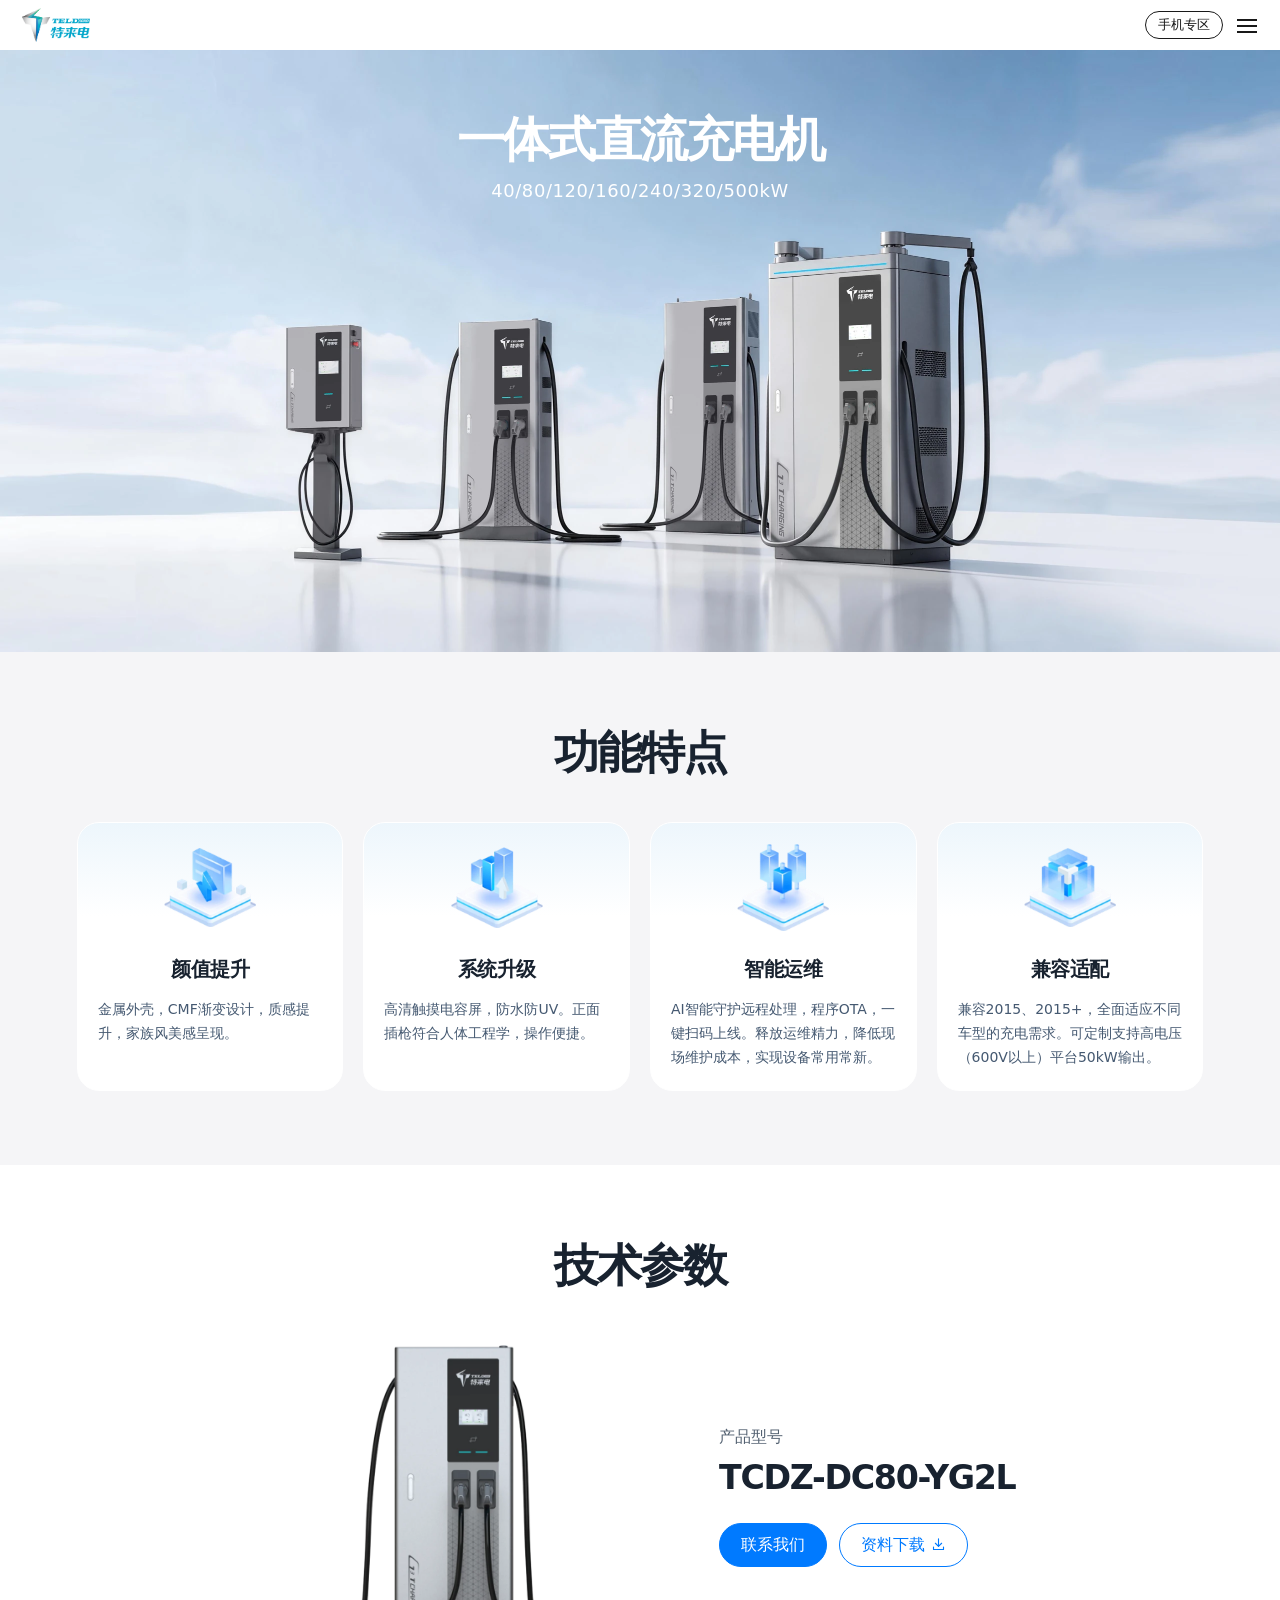
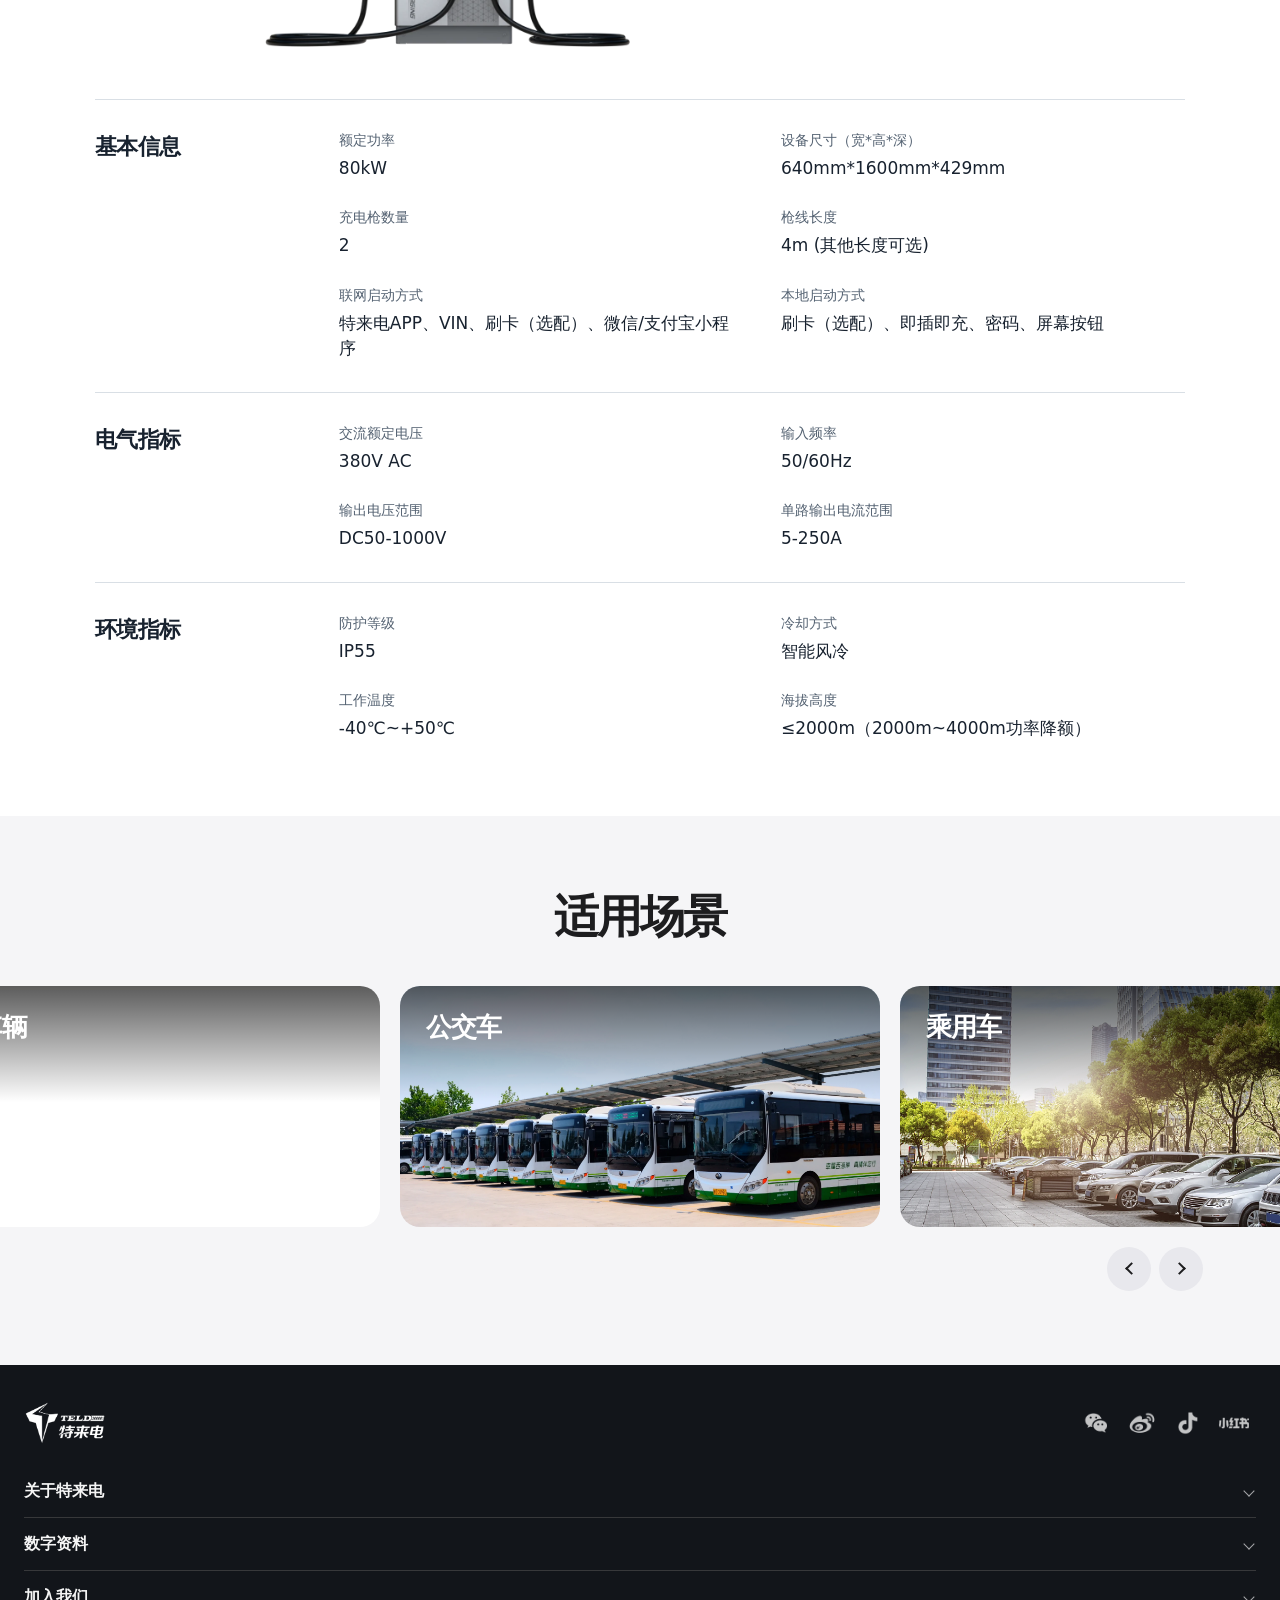
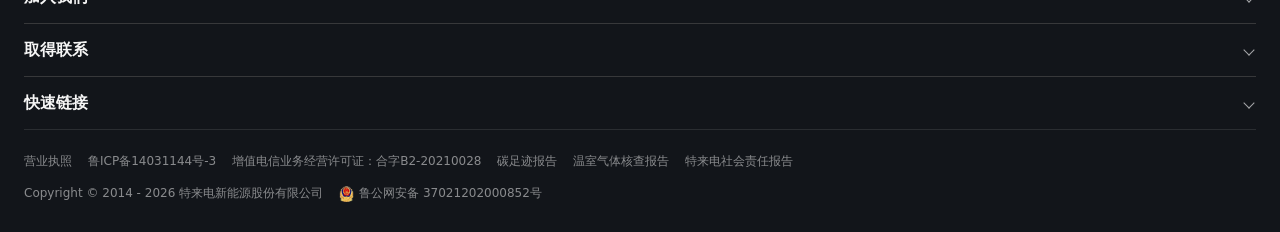
==== 产品/充电网设备/一体式直流/G3-80kW/移动端/index.html @ d77687d1 "Publish TELD desktop and mobile pages with first-frame previews" ====
<!doctype html>
<html lang="zh-CN">
<head>
  <meta charset="utf-8">
  <meta name="viewport" content="width=device-width,initial-scale=1">
  <title>G3-80kW 一体式直流充电机 | 特来电</title>
  <link rel="stylesheet" href="assets/css/base.css">
  <link rel="stylesheet" href="assets/css/navigation.css">
  <link rel="stylesheet" href="assets/css/footer.css">
  <link rel="stylesheet" href="assets/css/page.css">
  <script defer src="assets/vendor/swiper.min.js"></script>
  <script defer src="assets/js/catalog.js"></script>
  <script defer src="assets/js/navigation.js"></script>
  <script defer src="assets/js/footer.js"></script>
  <script defer src="assets/js/drawer.js"></script>
  <script defer src="assets/js/page.js"></script>
</head>
<body class="body-class">
<div id="site">
<header id="site-nav" aria-label="网站导航">
  <div class="tn-bar">
    <div class="tn-bar-inner">
      <a class="tn-logo" href="../../../../../首页/index.html" aria-label="特来电首页">
        <img class="tn-color-logo" src="assets/teld-logo-transparent.webp" alt="特来电">
      </a>
      <a class="tn-lang" hidden href="https://www.teld.com/" hreflang="en" aria-label="English" lang="en"><svg viewBox="0 0 24 24" aria-hidden="true" focusable="false"><path fill="currentColor" d="M11.99 2C6.47 2 2 6.48 2 12s4.47 10 9.99 10C17.52 22 22 17.52 22 12S17.52 2 11.99 2m6.93 6h-2.95a15.7 15.7 0 0 0-1.38-3.56A8.03 8.03 0 0 1 18.92 8M12 4.04c.83 1.2 1.48 2.53 1.91 3.96h-3.82c.43-1.43 1.08-2.76 1.91-3.96M4.26 14C4.1 13.36 4 12.69 4 12s.1-1.36.26-2h3.38c-.08.66-.14 1.32-.14 2s.06 1.34.14 2zm.82 2h2.95c.32 1.25.78 2.45 1.38 3.56A8 8 0 0 1 5.08 16m2.95-8H5.08a8 8 0 0 1 4.33-3.56A15.7 15.7 0 0 0 8.03 8M12 19.96c-.83-1.2-1.48-2.53-1.91-3.96h3.82c-.43 1.43-1.08 2.76-1.91 3.96M14.34 14H9.66c-.09-.66-.16-1.32-.16-2s.07-1.35.16-2h4.68c.09.65.16 1.32.16 2s-.07 1.34-.16 2m.25 5.56c.6-1.11 1.06-2.31 1.38-3.56h2.95a8.03 8.03 0 0 1-4.33 3.56M16.36 14c.08-.66.14-1.32.14-2s-.06-1.34-.14-2h3.38c.16.64.26 1.31.26 2s-.1 1.36-.26 2z"/></svg>EN</a>
      <h2 class="tn-mobile-heading" hidden>
        <button type="button" class="tn-dismiss" aria-label="返回主导航">
          <svg viewBox="0 0 24 24" fill="none" aria-hidden="true"><path d="m15 4-8 8 8 8" stroke="currentColor" stroke-width="2" stroke-linecap="round" stroke-linejoin="round"/></svg>
          <span></span>
        </button>
      </h2>
      <div class="tn-tools">
        <a class="tn-phone-zone" aria-disabled="true"><span>手机专区</span></a>
        <button class="tn-toggle" type="button" aria-label="打开导航" aria-expanded="false" aria-controls="tn-drawer">
          <span class="tn-burger" aria-hidden="true"><i></i><i></i><i></i></span>
        </button>
      </div>
    </div>
  </div>
  <div id="tn-drawer" class="tn-drawer" hidden inert>
    <div class="tn-menu-root">
      <nav class="tn-menu-scroll" data-nav-items aria-label="移动主导航">
        <div class="tn-account-fold tn-menu-fold" id="tn-account-options" inert>
          <div class="tn-about-links" data-account-items role="group" aria-label="账号操作"></div>
        </div>
      </nav>
      <button type="button" class="tn-login-pill" data-account>登录</button>
    </div>
    <section id="tn-panel" class="tn-panel" hidden inert></section>
  </div>
</header>
<main class="g3-detail">
  <section class="g3-hero" aria-labelledby="g3-title">
    <img src="assets/product/family.webp" srcset="assets/product/family-small.webp 1000w, assets/product/family.webp 2560w" sizes="100vw" fetchpriority="high" width="2560" height="1203" alt="一体式直流充电机系列">
    <div class="hero-copy"><h1 id="g3-title">一体式直流充电机</h1><p>40/80/120/160/240/320/500kW</p></div>
  </section>
  <section class="g3-features g3-section" id="features"><div class="g3-wrap"><h2>功能特点</h2><div class="g3-cards"><article><img width="106" height="103" loading="lazy" alt="" src="assets/product/finish.webp"><h3>颜值提升</h3><p>金属外壳，<span>CMF渐变设计</span>，质感提升，家族风美感呈现。</p></article><article><img width="106" height="103" loading="lazy" alt="" src="assets/product/system.webp"><h3>系统升级</h3><p>高清触摸电容屏，<span>防水防UV</span>。正面插枪符合人体工程学，操作便捷。</p></article><article><img width="106" height="103" loading="lazy" alt="" src="assets/product/operations.webp"><h3>智能运维</h3><p>AI智能守护远程处理，<span>程序OTA</span>，一键扫码上线。释放运维精力，降低现场维护成本，实现设备常用常新。</p></article><article><img width="106" height="103" loading="lazy" alt="" src="assets/product/compatibility.webp"><h3>兼容适配</h3><p>兼容<span>2015、2015+</span>，全面适应不同车型的充电需求。可定制支持高电压<span>（600V以上）</span>平台<span>50kW输出</span>。</p></article></div></div></section>
  <section class="g3-spec g3-section" id="specifications"><div class="g3-wrap">
    <h2>技术参数</h2>
    <div class="spec-intro"><img class="spec-machine" loading="lazy" width="435" height="360" src="assets/product/front.webp" alt="一体式直流充电机正面">
    <div class="spec-model"><div class="model-label">产品型号</div><strong>TCDZ-DC80-YG2L</strong>
    <div class="spec-actions">
      <button class="primary" type="button" disabled>联系我们</button>
      <button class="secondary" type="button" disabled>资料下载<svg width="15" height="15" viewBox="0 0 24 24" fill="none" stroke="currentColor" stroke-width="1.8" stroke-linecap="round" stroke-linejoin="round" aria-hidden="true"><path d="M12 3v12m-5-5 5 5 5-5M4 16v4h16v-4"/></svg></button>
    </div></div></div>
    <div class="spec-data"><section class="spec-group"><h3>基本信息</h3><dl><div><dt>额定功率</dt><dd>80kW</dd></div><div><dt>设备尺寸（宽*高*深）</dt><dd>640mm*1600mm*429mm</dd></div><div><dt>充电枪数量</dt><dd>2</dd></div><div><dt>枪线长度</dt><dd>4m (其他长度可选)</dd></div><div><dt>联网启动方式</dt><dd>特来电APP、VIN、刷卡（选配）、微信/支付宝小程序</dd></div><div><dt>本地启动方式</dt><dd>刷卡（选配）、即插即充、密码、屏幕按钮</dd></div></dl></section><section class="spec-group"><h3>电气指标</h3><dl><div><dt>交流额定电压</dt><dd>380V AC</dd></div><div><dt>输入频率</dt><dd>50/60Hz</dd></div><div><dt>输出电压范围</dt><dd>DC50-1000V</dd></div><div><dt>单路输出电流范围</dt><dd>5-250A</dd></div></dl></section><section class="spec-group"><h3>环境指标</h3><dl><div><dt>防护等级</dt><dd>IP55</dd></div><div><dt>冷却方式</dt><dd>智能风冷</dd></div><div><dt>工作温度</dt><dd>-40℃~+50℃</dd></div><div><dt>海拔高度</dt><dd>≤2000m（2000m~4000m功率降额）</dd></div></dl></section></div>
  </div></section>
  <section id="applications" class="g3-apps g3-section" aria-labelledby="scenes-title">
    <div class="g3-wrap"><h2 id="scenes-title">适用场景</h2></div>
      <div class="scene-track" id="scene-gallery" role="region" aria-label="适用场景图片" tabindex="0">
        <div class="swiper-wrapper">
        <figure class="swiper-slide"><img width="949" height="475" src="assets/product/bus.webp" loading="lazy" alt=""><figcaption>公交车</figcaption></figure>
        <figure class="swiper-slide"><img width="949" height="475" src="assets/product/passenger.webp" loading="lazy" alt=""><figcaption>乘用车</figcaption></figure>
        <figure class="swiper-slide"><img width="949" height="475" src="assets/product/truck.webp" loading="lazy" alt=""><figcaption>重卡</figcaption></figure>
        <figure class="swiper-slide"><img width="949" height="475" src="assets/product/logistics.webp" loading="lazy" alt=""><figcaption>物流车</figcaption></figure>
        <figure class="swiper-slide"><img width="949" height="475" src="assets/product/engineering.webp" loading="lazy" alt=""><figcaption>工程车辆</figcaption></figure>
        </div>
      </div>
      <div class="g3-wrap scene-controls">
        <button type="button" data-previous aria-label="上一个场景" aria-controls="scene-gallery"></button>
        <button type="button" data-next aria-label="下一个场景" aria-controls="scene-gallery"></button>
      </div>
  </section>
</main>
<footer id="site-footer" aria-label="网站页尾">
  <div class="foot-inner">
    <div class="foot-main">
      <div class="foot-brand">
        <img class="foot-logo" src="assets/footer/teld-white.png" width="500" height="257" alt="特来电">
        <div class="foot-social" role="group" aria-label="社交平台">
          <div class="foot-wechat"><button type="button" aria-label="微信" aria-expanded="false" aria-controls="foot-qr"><img src="assets/footer/wx.png" width="44" height="44" alt=""></button><a href="https://mp.weixin.qq.com/mp/homepage?__biz=MzA3ODMyMDA3NA==&amp;hid=7&amp;sn=8047c7492e58208d27caa483e89d8bbd" target="_blank" rel="noopener" class="foot-wechat-link" aria-label="微信"><img src="assets/footer/wx.png" width="44" height="44" alt=""></a><div id="foot-qr" hidden><img loading="lazy" width="112" height="112" src="assets/media/teld-official-index-qr-wechat.png" alt="特来电微信公众号二维码"></div></div>
          <a href="https://weibo.com/u/7389485089" target="_blank" rel="noopener" aria-label="微博" title="微博"><img src="assets/footer/wb.png" width="44" height="44" alt=""></a>
          <a href="https://v.douyin.com/Dwgt5Pa/" target="_blank" rel="noopener" aria-label="抖音" title="抖音"><img src="assets/footer/dy.png" width="44" height="44" alt=""></a>
          <a href="https://www.xiaohongshu.com/user/profile/63ddc0f50000000026006560" target="_blank" rel="noopener" aria-label="小红书" title="小红书"><img src="assets/footer/xhs.png" width="44" height="44" alt=""></a>
        </div>
      </div>
      <nav class="foot-groups" aria-label="页尾导航">
        <section class="foot-group">
          <h2><button type="button" aria-controls="foot-group-0" aria-expanded="false">关于特来电</button></h2>
          <div class="foot-fold" inert>
            <ul id="foot-group-0">
              <li><a href="https://www.teld.cn/www/about" target="_blank" rel="noopener" >企业简介</a></li>
              <li><a href="https://www.teld.cn/www/ecological" target="_blank" rel="noopener" >生态党建</a></li>
              <li><a href="https://www.teld.cn/www/enCulture" target="_blank" rel="noopener">企业文化</a></li>
              <li><a href="https://www.teld.cn/www/dynamicNew" target="_blank" rel="noopener" >企业资讯</a></li>
            </ul>
          </div>
        </section>
        <section class="foot-group">
          <h2><button type="button" aria-controls="foot-group-1" aria-expanded="false">数字资料</button></h2>
          <div class="foot-fold" inert>
            <ul id="foot-group-1">
              <li><button type="button" data-foot-video>形象视频首帧</button></li>
              <li><a href="https://www.teld.cn/www/chargeNetwork" target="_blank" rel="noopener" >充电网络</a></li>
              <li><a href="https://book.yunzhan365.com/bookcase/spbu/index.html" target="_blank" rel="noopener" >产品手册</a></li>
            </ul>
          </div>
        </section>
        <section class="foot-group">
          <h2><button type="button" aria-controls="foot-group-2" aria-expanded="false">加入我们</button></h2>
          <div class="foot-fold" inert>
            <ul id="foot-group-2">
              <li><a href="https://hr.teld.cn/recruit#/index" target="_blank" rel="noopener" >人才计划</a></li>
              <li><a href="https://hr.teld.cn/recruit#/portal_job_list?job_class=_HB5_Y2FtcHVz" target="_blank" rel="noopener" >校园招聘</a></li>
              <li><a href="https://hr.teld.cn/recruit#/portal_job_list?job_class=_HB5_c29j!WFs" target="_blank" rel="noopener" >社会招聘</a></li>
            </ul>
          </div>
        </section>
        <section class="foot-group">
          <h2><button type="button" aria-controls="foot-group-3" aria-expanded="false">取得联系</button></h2>
          <div class="foot-fold" inert>
            <ul id="foot-group-3">
              <li><a href="https://www.teld.cn/www/contactus" target="_blank" rel="noopener" >联系我们</a></li>
            </ul>
          </div>
        </section>
        <section class="foot-group">
          <h2><button type="button" aria-controls="foot-group-4" aria-expanded="false">快速链接</button></h2>
          <div class="foot-fold" inert>
            <ul id="foot-group-4">
              <li><a href="https://cv.teld.cn/module/Pictivity.html#/ActivityPage3?hiCode=yszcteld" target="_blank" rel="noopener" >隐私政策</a></li>
              <li><a href="https://cv.teld.cn/module/Pictivity.html#/ActivityPage3?hiCode=TeldSupervison" target="_blank" rel="noopener" >监察举报</a></li>
            </ul>
          </div>
        </section>
      </nav>
    </div>
    <div class="foot-meta">
      <div class="foot-docs">
        <a href="https://resource.teld.cn/telddoc/107/02b5aec5c0d445a791cc689589db7da0.html" target="_blank" rel="noopener" >营业执照</a>
        <a href="https://beian.miit.gov.cn/" target="_blank" rel="noopener" >鲁ICP备14031144号-3</a>
        <a href="https://dxzhgl.miit.gov.cn/#/home" target="_blank" rel="noopener" >增值电信业务经营许可证：合字B2-20210028</a>
        <a href="https://resource.teld.cn/telddoc/107/碳足迹报告.zip" target="_blank" rel="noopener" >碳足迹报告</a>
        <a href="https://resource.teld.cn/telddoc/107/青岛特来电新能源温室气体核查声明.pdf" target="_blank" rel="noopener" >温室气体核查报告</a>
        <a href="https://resource.teld.cn/telddoc/107/特来电社会责任报告（ESG报告）2021.pdf" target="_blank" rel="noopener" >特来电社会责任报告</a>
      </div>
      <div class="foot-registration">
        <span>Copyright © 2014 - <span data-foot-year>2026</span> 特来电新能源股份有限公司</span>
        <a href="https://www.beian.gov.cn/portal/registerSystemInfo?recordcode=37021202000852" target="_blank" rel="noopener" class="foot-police"><img src="assets/media/police.png" alt="" width="15" height="16"> 鲁公网安备 37021202000852号</a>
      </div>
    </div>
  </div>
  <dialog class="foot-film" aria-label="形象视频首帧">
    <button type="button" aria-label="关闭形象视频" autofocus>×</button>
    <img  class="preview-still" src="../../../../../media/teld-official-index-intr-4k.jpg" alt="视频首帧">
  </dialog>
</footer>
</div>
<svg width="0" height="0" style="position:absolute" aria-hidden="true" xmlns="http://www.w3.org/2000/svg">
  <!-- Font Awesome Free 6 Solid by Fonticons, Inc. https://fontawesome.com/ — CC BY 4.0. See solution-icons-LICENSE.txt. -->
  <symbol id="city" viewBox="-61.123 -110.642 754.85 754.85"><path fill="currentColor" d="M480 48c0-26.5-21.5-48-48-48h-96c-26.5 0-48 21.5-48 48v48h-64V24c0-13.3-10.7-24-24-24s-24 10.7-24 24v72h-64V24c0-13.3-10.7-24-24-24S64 10.7 64 24v72H48c-26.5 0-48 21.5-48 48v320c0 26.5 21.5 48 48 48h544c26.5 0 48-21.5 48-48V240c0-26.5-21.5-48-48-48H480zm96 320v32c0 8.8-7.2 16-16 16h-32c-8.8 0-16-7.2-16-16v-32c0-8.8 7.2-16 16-16h32c8.8 0 16 7.2 16 16m-336 48h-32c-8.8 0-16-7.2-16-16v-32c0-8.8 7.2-16 16-16h32c8.8 0 16 7.2 16 16v32c0 8.8-7.2 16-16 16m-112-16c0 8.8-7.2 16-16 16H80c-8.8 0-16-7.2-16-16v-32c0-8.8 7.2-16 16-16h32c8.8 0 16 7.2 16 16zm432-144c8.8 0 16 7.2 16 16v32c0 8.8-7.2 16-16 16h-32c-8.8 0-16-7.2-16-16v-32c0-8.8 7.2-16 16-16zm-304-80v32c0 8.8-7.2 16-16 16h-32c-8.8 0-16-7.2-16-16v-32c0-8.8 7.2-16 16-16h32c8.8 0 16 7.2 16 16m-144-16c8.8 0 16 7.2 16 16v32c0 8.8-7.2 16-16 16H80c-8.8 0-16-7.2-16-16v-32c0-8.8 7.2-16 16-16zm144 144c0 8.8-7.2 16-16 16h-32c-8.8 0-16-7.2-16-16v-32c0-8.8 7.2-16 16-16h32c8.8 0 16 7.2 16 16zm-144 16H80c-8.8 0-16-7.2-16-16v-32c0-8.8 7.2-16 16-16h32c8.8 0 16 7.2 16 16v32c0 8.8-7.2 16-16 16m304-48v32c0 8.8-7.2 16-16 16h-32c-8.8 0-16-7.2-16-16v-32c0-8.8 7.2-16 16-16h32c8.8 0 16 7.2 16 16M400 64c8.8 0 16 7.2 16 16v32c0 8.8-7.2 16-16 16h-32c-8.8 0-16-7.2-16-16V80c0-8.8 7.2-16 16-16zm16 112v32c0 8.8-7.2 16-16 16h-32c-8.8 0-16-7.2-16-16v-32c0-8.8 7.2-16 16-16h32c8.8 0 16 7.2 16 16"/></symbol>
  <symbol id="truck-moving" viewBox="-59.461 -116.12 738.33 738.33"><path fill="currentColor" d="M64 32C28.7 32 0 60.7 0 96v304c0 44.2 35.8 80 80 80c26.2 0 49.4-12.6 64-32c14.6 19.4 37.8 32 64 32c44.2 0 80-35.8 80-80c0-5.5-.6-10.8-1.6-16h163.2c-1 5.2-1.6 10.5-1.6 16c0 44.2 35.8 80 80 80s80-35.8 80-80c0-5.5-.6-10.8-1.6-16h1.6c17.7 0 32-14.3 32-32v-90.3c0-9.2-3.2-18.2-9-25.3l-58.8-71.8c-10.6-13-26.5-20.5-43.3-20.5L480 144V96c0-35.3-28.7-64-64-64zm521 224H480v-64h48.8c2.4 0 4.7 1.1 6.2 2.9zm-57 112a32 32 0 1 1 0 64a32 32 0 1 1 0-64m-352 32a32 32 0 1 1 64 0a32 32 0 1 1-64 0m-96-32a32 32 0 1 1 0 64a32 32 0 1 1 0-64"/></symbol>
  <symbol id="house-chimney" viewBox="-48.712 -80.544 679.304 679.304"><path fill="currentColor" d="M543.8 287.6c17 0 32-14 32-32.1c1-9-3-17-11-24L512 185V64c0-17.7-14.3-32-32-32h-32c-17.7 0-32 14.3-32 32v36.7L309.5 7c-6-5-14-7-21-7s-15 1-22 8L10 231.5c-7 7-10 15-10 24c0 18 14 32.1 32 32.1h32v69.7c-.1.9-.1 1.8-.1 2.8v112c0 22.1 17.9 40 40 40h16c1.2 0 2.4-.1 3.6-.2c1.5.1 3 .2 4.5.2h55.9c22.1 0 40-17.9 40-40v-88c0-17.7 14.3-32 32-32h64c17.7 0 32 14.3 32 32v88c0 22.1 17.9 40 40 40h56.5c1.4 0 2.8 0 4.2-.1c1.1.1 2.2.1 3.3.1h16c22.1 0 40-17.9 40-40v-16.2c.3-2.6.5-5.3.5-8.1l-.7-160.2h32z"/></symbol>
  <!-- Microgrid panel artwork supplied by the designer. -->
  <symbol id="solar-panel" viewBox="-27.501 -33.235 1078.773 1078.773"><path fill="currentColor" d="M196.388571 683.154286h631.296c35.547429 0 55.881143-27.940571 50.834286-71.972572-3.437714-29.988571-6.802286-59.977143-11.849143-87.990857l-25.453714-166.034286c-8.411429-55.515429-16.896-111.030857-25.380571-166.034285-6.729143-39.936-23.698286-58.002286-57.490286-58.002286H264.045714c-32.182857 0-50.761143 20.041143-55.808 58.002286l-4.096 26.404571c-8.777143 56.758857-17.334857 112.493714-24.722285 169.691429-11.849143 73.947429-23.698286 147.968-33.792 223.963428-6.802286 44.032 13.531429 72.045714 50.761142 72.045715z m740.205715-137.216l11.264 63.268571c5.12 31.963429 5.12 62.025143-3.364572 92.013714-16.896 58.002286-52.443429 87.990857-106.642285 87.990858H563.638857l22.016 72.045714h155.794286c18.578286 0 33.792 19.968 33.792 41.984 0 21.942857-15.213714 41.984-33.865143 41.984H282.697143c-11.849143 1.974857-23.698286-8.045714-30.500572-19.968a45.933714 45.933714 0 0 1 0-42.057143c6.802286-11.995429 18.651429-19.968 30.500572-19.968h155.721143l21.942857-72.045714H189.659429c-77.824 0-125.220571-64-115.053715-157.988572 5.266286-43.739429 13.677714-88.722286 21.942857-132.973714l6.802286-37.010286c8.484571-46.08 16.530286-91.574857 24.576-137.069714 8.045714-45.494857 16.091429-90.989714 24.502857-136.996571C164.205714 119.222857 211.602286 73.142857 269.165714 73.142857h489.179429c55.808 0 103.204571 46.006857 115.053714 111.981714 20.187429 120.905143 41.545143 240.347429 63.195429 360.813715z m-181.833143-192.804572H568.612571c-25.380571 0-38.985143-16.018286-40.667428-47.981714 0-17.042286-0.365714-33.499429-0.804572-50.029714a1930.386286 1930.386286 0 0 1-0.877714-50.029715c0-25.965714 11.849143-41.984 33.865143-41.984h177.737143c20.333714 0 33.865143 14.043429 37.229714 40.009143l1.901714 13.458286c4.388571 31.085714 8.704 61.074286 11.629715 92.525714 1.682286 28.013714-10.166857 44.032-33.865143 44.032z m-309.76 4.022857H262.217143c-23.698286 0-37.229714-20.041143-33.865143-50.029714 1.755429-16.018286 3.803429-32.036571 5.924571-47.981714 2.194286-16.091429 4.242286-32.036571 5.924572-48.054857 3.437714-29.988571 18.651429-46.006857 42.349714-46.006857H453.485714c25.380571 0 37.302857 16.091429 37.302857 46.08v91.940571c-1.755429 38.034286-15.36 54.052571-45.787428 54.052571z m-187.830857 40.009143H458.605714c18.578286 0 33.792 17.993143 35.474286 41.984 0 50.029714 0 102.034286-1.682286 151.990857 0 23.990857-18.578286 42.057143-38.912 42.057143H235.154286c-23.698286 0-38.912-18.066286-35.547429-46.08 5.12-49.956571 11.849143-101.961143 18.651429-151.990857 3.364571-19.968 21.942857-38.034286 38.912-38.034286z m499.273143-5.997714c32.182857-2.048 50.834286 19.968 54.125714 53.979429 1.828571 15.433143 3.803429 30.866286 5.851428 46.299428 3.657143 28.379429 7.314286 56.466286 9.508572 83.675429 3.291429 29.988571-13.604571 52.004571-38.985143 52.004571h-204.8c-32.182857 0-49.078857-19.968-49.078857-58.002286 0-19.968-0.438857-39.936-0.877714-59.977142-0.438857-19.968-0.804571-40.009143-0.804572-59.977143 0-40.009143 15.213714-58.002286 47.396572-58.002286 19.748571 0 39.497143 0.219429 59.245714 0.438857 39.497143 0.438857 78.994286 0.877714 118.491428-0.438857z"/></symbol>
  <symbol id="road" viewBox="-48.751 -72.807 673.503 673.503"><path fill="currentColor" d="M256 32h-74.8c-27.1 0-51.3 17.1-60.3 42.6L3.1 407.2c-2 5.8-3.1 12-3.1 18.2C0 455.5 24.5 480 54.6 480H256v-64c0-17.7 14.3-32 32-32s32 14.3 32 32v64h201.4c30.2 0 54.6-24.5 54.6-54.6c0-6.2-1.1-12.4-3.1-18.2L455.1 74.6C446 49.1 421.9 32 394.8 32H320v64c0 17.7-14.3 32-32 32s-32-14.3-32-32zm64 192v64c0 17.7-14.3 32-32 32s-32-14.3-32-32v-64c0-17.7 14.3-32 32-32s32 14.3 32 32"/></symbol>
  <!-- Software icons from Font Awesome Free, Phosphor Icons and Material Design Icons; see solution-icons-LICENSE.txt. -->
  <!-- Custom silhouette for the autonomous delivery vehicle. -->
  <symbol id="autonomous-delivery" viewBox="-0.811 -1.115 33.832 33.832">
    <g fill="currentColor">
      <path d="M13 4a1 1 0 0 1 1-1h4a1 1 0 0 1 1 1v2h-1.5v1.5h-3V6H13z"/>
      <path fill-rule="evenodd" d="M10 7h14.8c2.5 0 4.3 1.6 4.6 4.1l1 10.1c.2 1.9-.6 3.2-1.9 3.7a4.6 4.6 0 0 0-9.2.1H12a4.6 4.6 0 0 0-9.2-.2c-1-.5-1.6-1.5-1.5-2.8l.5-5.9c.1-1.4.5-2.6 1.2-3.9L4.6 9.5C5.7 7.8 7.3 7 10 7Zm-1.3 3c-1.1 0-1.8.4-2.4 1.3l-1.7 3.1c-.3.6-.5 1.1-.5 1.9h5.6l.9-6.3z"/>
      <circle cx="7.4" cy="25.1" r="3.1"/><circle cx="23.9" cy="25.1" r="3.1"/>
    </g>
  </symbol>
  <symbol id="energy-dispatch" viewBox="0.344 -0.19 31.477 31.477"><g transform="translate(1 3) scale(0.0520833)"><path fill="currentColor" d="M0 80c0-26.5 21.5-48 48-48h96c26.5 0 48 21.5 48 48v16h192V80c0-26.5 21.5-48 48-48h96c26.5 0 48 21.5 48 48v96c0 26.5-21.5 48-48 48h-96c-26.5 0-48-21.5-48-48v-16H192v16c0 1.7-.1 3.4-.3 5L272 288h96c26.5 0 48 21.5 48 48v96c0 26.5-21.5 48-48 48h-96c-26.5 0-48-21.5-48-48v-96c0-1.7.1-3.4.3-5L144 224H48c-26.5 0-48-21.5-48-48z"/></g></symbol>
  <symbol id="battery-storage" viewBox="-0.546 -0.433 24.866 24.866"><path fill="currentColor" fill-rule="evenodd" d="M3.35 5.15h15.2c1.02 0 1.85.83 1.85 1.85v2.05h1.05c.64 0 1.15.51 1.15 1.15v3.6c0 .64-.51 1.15-1.15 1.15H20.4V17c0 1.02-.83 1.85-1.85 1.85H3.35A1.85 1.85 0 0 1 1.5 17V7c0-1.02.83-1.85 1.85-1.85Z
M11.88 7.94a.54.54 0 0 1 .9.4v2.54h1.38a.54.54 0 0 1 .38.93l-4.28 4.24a.54.54 0 0 1-.92-.38v-2.55H8.02a.54.54 0 0 1-.38-.92Z"/></symbol>
  <symbol id="parking-barrier" viewBox="-0.899 -0.121 24.216 24.216"><path fill="currentColor" fill-rule="evenodd" d="M2.3 7.45a3.9 3.9 0 0 1 6.85-2.55H21a1.8 1.8 0 0 1 1.8 1.8v2.95a1.8 1.8 0 0 1-1.8 1.8H10.1v6.8h.6c.6 0 1.1.5 1.1 1.1v1.55H.8v-1.55c0-.6.5-1.1 1.1-1.1h.4Z
M7.5 7.65a1.25 1.25 0 1 0-2.5 0 1.25 1.25 0 0 0 2.5 0Z
M10.1 6.65l1.65 3.05h1.85l-1.65-3.05Z M14.65 6.65l1.65 3.05h1.85L16.5 6.65Z"/></symbol>
  <symbol id="ai-assistant" viewBox="-0.461 -1.574 26.323 26.323"><path fill="currentColor" d="M13.5 3q.606.002 1.19.084a3 3 0 0 0 1.34 4.755l.378.129a1 1 0 0 1 .624.624l.13.378a3 3 0 0 0 4.753 1.339q.084.584.085 1.191a8.5 8.5 0 0 1-8.5 8.5H13v1a1 1 0 0 1-1 1C6.984 22 2 18.087 2 11.5A8.5 8.5 0 0 1 10.5 3zm-5 7a1.5 1.5 0 1 0 0 3a1.5 1.5 0 0 0 0-3m7 0a1.5 1.5 0 1 0 0 3a1.5 1.5 0 0 0 0-3M20 1a1 1 0 0 1 .946.677l.13.378c.3.879.99 1.57 1.87 1.87l.377.129a1 1 0 0 1 0 1.892l-.378.13c-.879.3-1.57.99-1.87 1.87l-.129.377a1 1 0 0 1-1.892 0l-.13-.378a3 3 0 0 0-1.87-1.87l-.377-.129a1 1 0 0 1 0-1.892l.378-.13c.879-.3 1.57-.99 1.87-1.87l.129-.377A1 1 0 0 1 20 1"/></symbol>
  <symbol id="cooling-tower" viewBox="-0.684 -0.103 25.362 25.362"><path fill="currentColor" fill-rule="evenodd" d="M5.15 3.9c-.17-.64.28-1.18.94-1.23a72 72 0 0 1 11.82 0c.66.05 1.11.59.94 1.23-1.55 5.64-1.4 9.54 2.52 16.5.36.64-.03 1.38-.77 1.46-5.72.58-11.48.58-17.2 0-.74-.08-1.13-.82-.77-1.46 3.92-6.96 4.07-10.86 2.52-16.5Z M13.12 8.04c.31-.33.83-.05.72.39l-.78 3.03h1.68c.46 0 .67.53.36.86l-4.24 4.5c-.31.33-.83.05-.72-.39l.78-3.03H9.24c-.46 0-.67-.53-.36-.86Z"/></symbol>
  <!-- Partnership icons: Font Awesome 6 Free Solid, CC BY 4.0. See solution-icons-LICENSE.txt. -->
  <symbol id="handshake-simple" viewBox="-13.921 -80.248 668.189 668.189"><path fill="currentColor" d="m323.4 85.2l-96.8 78.4c-16.1 13-19.2 36.4-7 53.1c12.9 17.8 38 21.3 55.3 7.8l99.3-77.2c7-5.4 17-4.2 22.5 2.8s4.2 17-2.8 22.5L373 188.8L550.2 352H592c26.5 0 48-21.5 48-48V176c0-26.5-21.5-48-48-48h-80.7l-3.9-2.5L434.8 79c-15.3-9.8-33.2-15-51.4-15c-21.8 0-43 7.5-60 21.2m22.8 124.4l-51.7 40.2c-31.5 24.6-77.2 18.2-100.8-14.2c-22.2-30.5-16.6-73.1 12.7-96.8l83.2-67.3c-11.6-4.9-24.1-7.4-36.8-7.4C234 64 215.7 69.6 200 80l-72 48H48c-26.5 0-48 21.5-48 48v128c0 26.5 21.5 48 48 48h108.2l91.4 83.4c19.6 17.9 49.9 16.5 67.8-3.1c5.5-6.1 9.2-13.2 11.1-20.6l17 15.6c19.5 17.9 49.9 16.6 67.8-2.9c4.5-4.9 7.8-10.6 9.9-16.5c19.4 13 45.8 10.3 62.1-7.5c17.9-19.5 16.6-49.9-2.9-67.8z"/></symbol>
  <symbol id="user-tie" viewBox="-55.689 -11.653 559.374 559.374"><path fill="currentColor" d="M96 128a128 128 0 1 0 256 0a128 128 0 1 0-256 0m94.5 200.2l18.6 31l-33.3 123.9l-36-146.9c-2-8.1-9.8-13.4-17.9-11.3C51.9 342.4 0 405.8 0 481.3c0 17 13.8 30.7 30.7 30.7h386.6c17 0 30.7-13.8 30.7-30.7c0-75.5-51.9-138.9-121.9-156.4c-8.1-2-15.9 3.3-17.9 11.3l-36 146.9l-33.3-123.9l18.6-31c6.4-10.7-1.3-24.2-13.7-24.2h-39.5c-12.4 0-20.1 13.6-13.7 24.2z"/></symbol>
  <symbol id="users" viewBox="-15.872 -76.737 672.88 672.88"><path fill="currentColor" d="M144 0a80 80 0 1 1 0 160a80 80 0 1 1 0-160m368 0a80 80 0 1 1 0 160a80 80 0 1 1 0-160M0 298.7C0 239.8 47.8 192 106.7 192h42.7c15.9 0 31 3.5 44.6 9.7c-1.3 7.2-1.9 14.7-1.9 22.3c0 38.2 16.8 72.5 43.3 96H21.3C9.6 320 0 310.4 0 298.7M405.3 320h-.7c26.6-23.5 43.3-57.8 43.3-96c0-7.6-.7-15-1.9-22.3c13.6-6.3 28.7-9.7 44.6-9.7h42.7c58.9 0 106.7 47.8 106.7 106.7c0 11.8-9.6 21.3-21.3 21.3H405.4zM224 224a96 96 0 1 1 192 0a96 96 0 1 1-192 0m-96 261.3c0-73.6 59.7-133.3 133.3-133.3h117.3c73.7 0 133.4 59.7 133.4 133.3c0 14.7-11.9 26.7-26.7 26.7H154.6c-14.7 0-26.7-11.9-26.7-26.7z"/></symbol>
  <!-- Merchant storefront supplied by the designer. -->
  <symbol id="merchant-storefront" viewBox="-9.453 17.912 1021.291 1021.291"><path fill="currentColor" d="M684.455 796.672h-367.17A29.384 29.384 0 0 1 287.9 767.51c0-16.072 13.223-29.206 29.384-29.206h367.171c16.161 0 29.384 13.134 29.384 29.184a29.384 29.384 0 0 1-29.384 29.184m122.079-220.36a207.471 207.471 0 0 1-24.621 1.491 200.103 200.103 0 0 1-121.945-41.294 30.275 30.275 0 0 0-37.131 0 200.103 200.103 0 0 1-121.967 41.294 200.103 200.103 0 0 1-121.968-41.294 30.342 30.342 0 0 0-37.175 0 200.392 200.392 0 0 1-146.254 39.803 29.206 29.206 0 0 0-32.902 28.872v248.365c0 32.656 25.979 59.147 58.079 59.147h560.484c32.056 0 58.034-26.49 58.034-59.147V605.273c0-17.408-15.271-31.165-32.634-28.94m94.72-244.535L835.94 204.755a90.357 90.357 0 0 0-80.473-48.929H246.272a90.357 90.357 0 0 0-80.473 48.907l-65.313 127.043c-36.263 82.454 17.408 179.935 107.787 187.192a140.755 140.755 0 0 0 127.777-60.55 29.473 29.473 0 0 1 48.573 0 140.733 140.733 0 0 0 116.247 61.017 140.733 140.733 0 0 0 116.246-61.017 29.429 29.429 0 0 1 48.595 0 140.755 140.755 0 0 0 127.755 60.55c90.38-7.257 144.028-104.738 107.788-187.214"/></symbol>
  <symbol id="bag-shopping" viewBox="-73.940 -26.095 595.880 595.880"><path fill="currentColor" d="M160 112c0-35.3 28.7-64 64-64s64 28.7 64 64v48H160zm-48 48H48c-26.5 0-48 21.5-48 48v208c0 53 43 96 96 96h256c53 0 96-43 96-96V208c0-26.5-21.5-48-48-48h-64v-48C336 50.1 285.9 0 224 0S112 50.1 112 112zm24 48a24 24 0 1 1 0 48a24 24 0 1 1 0-48m152 24a24 24 0 1 1 48 0a24 24 0 1 1-48 0"/></symbol>
  <symbol id="phone" viewBox="-83.100 -64.292 659.390 659.390"><path fill="currentColor" d="M164.9 24.6c-7.7-18.6-28-28.5-47.4-23.2l-88 24C12.1 30.2 0 46 0 64c0 247.4 200.6 448 448 448c18 0 33.8-12.1 38.6-29.5l24-88c5.3-19.4-4.6-39.7-23.2-47.4l-96-40c-16.3-6.8-35.2-2.1-46.3 11.6L304.7 368c-70.4-33.3-127.4-90.3-160.7-160.7l49.3-40.3c13.7-11.2 18.4-30 11.6-46.3l-40-96z"/></symbol>
</svg>

</body>
</html>
---- 产品/充电网设备/一体式直流/G3-80kW/移动端/assets/css/base.css ----
html {
  --site-font-sans: -apple-system, BlinkMacSystemFont, system-ui, "PingFang SC", "Microsoft YaHei", "Noto Sans CJK SC", sans-serif;
  -webkit-tap-highlight-color: transparent;
}
body { margin: 0px; }
a { text-decoration: none; }
@media (forced-colors: none) {
  :focus { outline:none }
  :is(a,button,summary):focus-visible { text-decoration:underline; text-underline-offset:.2em }
}
ol, ul { margin: 0px; padding: 0px; list-style: none; }
html { font-size: 16px !important; }
body { font-family: var(--site-font-sans); font-weight: 400; font-size: 14px; color: rgb(0, 0, 0); -webkit-font-smoothing: antialiased; }
button, input, select, textarea { font-family: inherit; }
a { color: rgb(64, 158, 255); text-decoration: none; }
a:hover, a:focus { color: rgb(102, 177, 255); }
a:active { color: rgb(58, 142, 230); }
h1, h2, h3, h4, h5, h6 { color: rgb(96, 98, 102); font-weight: inherit; }
h1:first-child, h2:first-child, h3:first-child, h4:first-child, h5:first-child, h6:first-child { margin-top: 0px; }
h1:last-child, h2:last-child, h3:last-child, h4:last-child, h5:last-child, h6:last-child { margin-bottom: 0px; }
h2 { font-size: 18px; }
h3 { font-size: 16px; }
h4, h5, h6, p { font-size: inherit; }
body { margin: 0px; padding-right: 0px !important; }
.swiper-wrapper { position: relative; width: 100%; height: 100%; z-index: 1; display: flex; transition-property: transform, -webkit-transform; box-sizing: content-box; }
.swiper-container-android .swiper-slide, .swiper-wrapper { transform: translate3d(0px, 0px, 0px); }
.swiper-slide { flex-shrink: 0; width: 100%; height: 100%; position: relative; transition-property: transform, -webkit-transform; }
.swiper-button-prev, .swiper-button-next { position: absolute; top: 50%; width: 27px; height: 44px; margin-top: -22px; z-index: 10; cursor: pointer; background-size: 27px 44px; background-position: center center; background-repeat: no-repeat; }
.swiper-button-prev.swiper-button-disabled, .swiper-button-next.swiper-button-disabled { opacity: 0.35; cursor: auto; pointer-events: none; }
.swiper-button-prev, .swiper-container-rtl .swiper-button-next { background-image: url("data:image/svg+xml;charset=utf-8,%3Csvg%20xmlns%3D'http%3A%2F%2Fwww.w3.org%2F2000%2Fsvg'%20viewBox%3D'0%200%2027%2044'%3E%3Cpath%20d%3D'M0%2C22L22%2C0l2.1%2C2.1L4.2%2C22l19.9%2C19.9L22%2C44L0%2C22L0%2C22L0%2C22z'%20fill%3D'%23007aff'%2F%3E%3C%2Fsvg%3E"); left: 10px; right: auto; }
.swiper-button-next, .swiper-container-rtl .swiper-button-prev { background-image: url("data:image/svg+xml;charset=utf-8,%3Csvg%20xmlns%3D'http%3A%2F%2Fwww.w3.org%2F2000%2Fsvg'%20viewBox%3D'0%200%2027%2044'%3E%3Cpath%20d%3D'M27%2C22L27%2C22L5%2C44l-2.1-2.1L22.8%2C22L2.9%2C2.1L5%2C0L27%2C22L27%2C22z'%20fill%3D'%23007aff'%2F%3E%3C%2Fsvg%3E"); right: 10px; left: auto; }
.swiper-pagination { position: absolute; text-align: center; transition: opacity 300ms; transform: translate3d(0px, 0px, 0px); z-index: 10; }
.swiper-pagination-fraction, .swiper-pagination-custom, .swiper-container-horizontal > .swiper-pagination-bullets { bottom: 10px; left: 0px; width: 100%; }
.swiper-pagination-bullet { width: 8px; height: 8px; display: inline-block; border-radius: 100%; background: rgb(0, 0, 0); opacity: 0.2; }
.swiper-pagination-clickable .swiper-pagination-bullet { cursor: pointer; }
.swiper-pagination-bullet-active { opacity: 1; background: rgb(0, 122, 255); }
.swiper-container-horizontal > .swiper-pagination-bullets .swiper-pagination-bullet { margin: 0px 4px; }
.swiper-scrollbar { border-radius: 10px; position: relative; background: rgba(0, 0, 0, 0.1); }
body.body-class { margin: 0px; }
.floor-videos .swiper-pagination-bullets, .floor-videos .swiper-pagination2 { display: flex; left: 72px; bottom: 50px; }
.floor-videos .swiper-pagination-bullet-active, .floor-videos .swiper-pagination-bullet { position: relative; box-sizing: content-box; display: block; width: 40px; height: 3px; border-radius: 3px; background-color: rgb(255, 255, 255); background-clip: content-box; margin: 0px 4px; border-width: 15px 0px; border-style: solid; border-color: rgba(255, 0, 0, 0); cursor: pointer; }
.floor-videos .swiper-pagination-bullet-active { opacity: 0.58; }
.main-wrap { position: relative; }
.home-preview [hidden] {display:none !important}
.home-preview a:not([href]) {cursor:default}
---- 产品/充电网设备/一体式直流/G3-80kW/移动端/assets/css/navigation.css ----
/* Shared navigation styles for the PC and mobile homepages. */
#site-nav {
  --ink:#12151a; --grey:#68686b; --line:#e3e3e6; --panel-bg:#fff; --card-bg:#fff;
  --bar:60px; --bar-gutter:40px; --logo-width:112px;
  --tabs-offset:clamp(136px,11.3vw,244px); --tabs-start:calc(var(--bar-gutter) + var(--tabs-offset));
  position:sticky;top:0;z-index:90;color:var(--ink);background:white;text-align:left;
  font:400 16px/1.5 var(--site-font-sans);
}
#site-nav[data-source-home] {position:fixed;inset:0 0 auto;background:linear-gradient(to bottom,rgba(0,0,0,.1),transparent);z-index:1000}
#site-nav,#site-nav *,#site-nav *::before,#site-nav *::after {box-sizing:border-box}
#site-nav [hidden] {display:none!important}
#site-nav :is(h2,h3,p,nav,section,aside) {margin:0;padding:0;color:inherit;background:none;border:0;box-shadow:none}
#site-nav button,#site-nav a {appearance:none;border:0;border-radius:0;background:none;color:inherit;font:inherit;text-decoration:none;cursor:pointer;padding:0;letter-spacing:normal}
#site-nav .tn-desktop .tn-first:focus-visible {outline:none}
#site-nav .tn-bar {
  --bar-hover:var(--ink);--surface-duration:180ms;
  position:relative;z-index:4;background:#fff;color:rgba(0,0,0,.9);
  transition-property:background-color,color;
  transition-duration:var(--surface-duration);
}
#site-nav:not(:has(.tn-panel:not([hidden]),.tn-drawer:not([hidden]))) .tn-bar {
  box-shadow:0 2px 8px rgb(0 0 0 / 6%);
}
#site-nav[data-source-home].tn-at-top:not(:has(.tn-panel:not([hidden]),.tn-drawer:not([hidden]))) .tn-bar:not(.tn-mouse-inside):not(:has(.tn-profile[aria-expanded=true])) {
  --bar-hover:rgba(255,255,255,.6);--surface-duration:200ms;
  --color-logo-opacity:0;--light-logo-opacity:1;
  background-color:transparent;color:#fff;box-shadow:none;
}
#site-nav .tn-bar-inner {height:var(--bar);padding:0 var(--bar-gutter);margin:auto;display:flex;align-items:center;gap:0}
#site-nav .tn-logo {width:var(--logo-width);display:grid;align-items:center;justify-items:start;flex:none}
#site-nav .tn-logo img {grid-area:1 / 1;width:auto;height:42px;object-fit:contain;display:block;transition:opacity var(--surface-duration) ease}
#site-nav .tn-color-logo {opacity:var(--color-logo-opacity,1)}
#site-nav .tn-light-logo {opacity:var(--light-logo-opacity,0)}
#site-nav .tn-desktop {display:flex;align-items:stretch;position:static;gap:clamp(22px,2.4vw,43px);align-self:stretch;margin-left:calc(var(--tabs-offset) - var(--logo-width))}
#site-nav .tn-first {position:relative;display:flex;align-items:center;height:100%;white-space:nowrap;font-weight:600;font-size:17px;gap:7px}
#site-nav .tn-first i {width:6px;height:6px;border:solid currentColor;border-width:0 1.4px 1.4px 0;transform:translateY(-2px) rotate(45deg);transition:transform .18s}
#site-nav .tn-first[aria-expanded=true] i {transform:translateY(1px) rotate(225deg)}
#site-nav .tn-tab-label {display:inline-block;position:relative}
#site-nav .tn-tab-label::after {
  content:"";position:absolute;inset:auto 0 calc(-1 * var(--tab-line-gap,8px));height:1px;
  background:currentColor;transform:scaleX(0);transform-origin:right;
  transition:transform .3s cubic-bezier(.4,0,.2,1);pointer-events:none;
}
#site-nav :is(a,button):is(:hover,:focus-visible,[aria-expanded=true],[aria-pressed=true],[aria-current=true]) > .tn-tab-label::after {
  transform:scaleX(1);transform-origin:left;
}
#site-nav .tn-tools {margin-left:auto;padding-left:24px;display:flex;align-items:center;gap:22px}
#site-nav .tn-tools button {display:inline-flex;position:relative;align-items:center;justify-content:center;min-width:22px;min-height:36px;white-space:nowrap}
#site-nav .tn-tools svg {width:21px;height:21px}
#site-nav .tn-tools button:is(:hover,[aria-expanded=true]) {color:var(--ink)}
#site-nav .tn-tools .tn-lang {display:inline-flex;align-items:center;gap:5px;min-height:42px;font-size:16px;font-weight:600}
#site-nav .tn-tools .tn-lang:hover {color:var(--ink)}
#site-nav .tn-tools .tn-account {gap:7px;padding:0 16px;box-shadow:inset 0 0 0 1px currentColor;border-radius:999px;min-height:34px;font-size:16px;overflow:hidden}
#site-nav .tn-account::after {
  content:attr(aria-label);position:absolute;inset:0;display:grid;place-items:center;
  background:#000;color:#fff;pointer-events:none;clip-path:inset(0 100% 0 0);
  transition:clip-path 220ms ease-in-out;
}
#site-nav .tn-account:focus-visible::after {clip-path:inset(0)}
@media (hover:hover) {
  #site-nav .tn-account:hover::after {clip-path:inset(0)}
}

#site-nav .tn-account svg,#site-nav .tn-tools .tn-toggle {display:none}
#site-nav .tn-panel,#site-nav .tn-drawer {position:absolute;z-index:3;top:100%;left:0;width:100%;max-height:calc(100dvh - var(--bar));overflow:auto;overscroll-behavior:contain;background:var(--panel-bg)}
#site-nav .tn-panel[inert] {pointer-events:none}
#site-nav .tn-panel :is(.tn-flat,.tn-mega) {transition:opacity .126s cubic-bezier(.4,0,.6,1)}
#site-nav .tn-panel[inert] :is(.tn-flat,.tn-mega) {opacity:0}
#site-nav .tn-scrim {position:fixed;z-index:1;inset:var(--bar) 0 0;width:100%;height:calc(100dvh - var(--bar));background:rgba(232,232,237,.4);cursor:default;
  -webkit-backdrop-filter:blur(20px);backdrop-filter:blur(20px);
  visibility:hidden;opacity:0;pointer-events:none;
  transition:opacity .224s cubic-bezier(.4,0,.6,1),visibility 0s linear .224s;
}
#site-nav .tn-scrim:not([inert]) {
  visibility:visible;opacity:1;pointer-events:auto;transition-delay:56ms,0s;
}
#site-nav .tn-panel {
  --catalog-max-height:min(820px,calc(100dvh - var(--bar) - 12px));
  left:0;width:100%;border:0;
  color:#17191c;
}
#site-nav :is([data-kind=partners],.tn-panel:has(.tn-mega)) {--card-bg:#f5f5f5;--card-gap:12px}
#site-nav .tn-tools {padding-left:clamp(20px,2.4vw,42px)}
#site-nav .tn-first {font-weight:500}
#site-nav .tn-first i {display:none}
#site-nav .tn-first:is(:hover,[aria-expanded=true]) {color:var(--bar-hover,rgba(0,0,0,.6))}
#site-nav .tn-desktop {--tab-line-gap:10px}
#site-nav .tn-bar-inner {max-width:none}
#site-nav .tn-panel .tn-mega,#site-nav .tn-flat {width:min(88%,1536px);margin:auto;padding:30px 0}
#site-nav .tn-mega {display:grid;grid-template-columns:minmax(160px,18%) minmax(0,1fr);max-height:var(--catalog-max-height)}
#site-nav .tn-rail {padding:0 18px 0 0}
#site-nav .tn-families {display:grid;gap:6px}
#site-nav .tn-families button {width:100%;text-align:left;padding:13px 0;color:#626468;font-size:20px;line-height:1.4;font-weight:550}
#site-nav .tn-families button:is(:hover,[aria-pressed=true]) {color:var(--ink)}
#site-nav .tn-main {padding:8px clamp(22px,2.25vw,40px) 14px;min-height:0;min-width:0;overflow:auto;overscroll-behavior:contain;scrollbar-width:thin;scrollbar-color:#d9dbde transparent}
#site-nav .tn-panel:has(.tn-mega) .tn-main {scrollbar-width:none}
#site-nav .tn-panel:has(.tn-mega) .tn-main::-webkit-scrollbar {display:none}
#site-nav .tn-main h2 {margin:0 0 17px;padding:0;color:#17191b;font-size:23px;line-height:1.4;font-weight:600}
#site-nav .tn-cards {display:grid;grid-template-columns:repeat(3,minmax(0,1fr));gap:var(--card-gap);padding-bottom:16px}
#site-nav .tn-model {position:relative;display:flex;flex-direction:column;align-items:stretch;justify-content:center;overflow:hidden;border-radius:12px;background:var(--card-bg);color:#16181a}
#site-nav .tn-entry:hover {box-shadow:0 4px 16px rgb(18 35 46 / .07)}
#site-nav .tn-picture {height:clamp(112px,9.2vw,155px);padding:19px 14% 4px;display:flex;align-items:center;justify-content:center}
#site-nav .tn-picture img {display:block;width:100%;height:100%;object-fit:contain;mix-blend-mode:multiply;transition:transform .32s cubic-bezier(.2,.65,.3,1)}
#site-nav .tn-model:is(:hover,:focus-visible) img {transform:translateY(-2px) scale(1.055)}
#site-nav .tn-caption strong {font-weight:550}
#site-nav .tn-caption small {font-size:13px;font-weight:400;line-height:1.5;color:#64686c;margin-top:3px}
#site-nav .tn-caption {min-height:56px;display:grid;place-content:center;text-align:center;font-size:18px;line-height:1.35;font-weight:550;overflow-wrap:anywhere;padding:8px 12px 15px}
#site-nav .tn-source-dot {position:absolute;top:12px;right:12px;width:8px;height:8px;border-radius:50%;background:#e53935}
#site-nav .tn-demo {position:absolute;top:6px;right:8px;font-size:12px;color:var(--ink);background:white;border-radius:4px;padding:2px 5px}
#site-nav .tn-panel:has(.tn-mega) .tn-tab-label::after {content:none}
#site-nav .tn-panel:has(.tn-mega) .tn-families button {color:#9c9c9c;font-weight:500}
#site-nav .tn-panel:has(.tn-mega) .tn-families button:is(:hover,[aria-pressed=true]) {color:var(--ink)}
#site-nav .tn-panel:has(.tn-mega) .tn-families button[aria-pressed=true] {font-weight:650}
#site-nav .tn-index {display:grid;align-content:start;justify-items:start;overflow:auto;gap:2px}
#site-nav .tn-index button {padding:5px 0;font-size:14px;line-height:1.5;color:#6a6e72}
#site-nav .tn-index button:is(:hover,[aria-current=location]) {color:var(--ink)}
#site-nav .tn-index button[aria-current=location] {font-weight:500}
#site-nav .tn-dismiss,#site-nav .tn-group-select {display:none}
#site-nav .tn-directory,#site-nav .tn-about {display:grid;grid-template-columns:repeat(2,minmax(0,1fr));gap:12px}
#site-nav .tn-about {max-width:760px;margin-left:auto;grid-auto-flow:column;grid-template-rows:repeat(3,auto)}
#site-nav [data-kind=account] .tn-about {grid-auto-flow:row}
#site-nav .tn-entry {display:block;font-size:19px;font-weight:550;padding:16px 20px;background:var(--card-bg);border-radius:10px}
#site-nav .tn-entry small {display:block;color:#676a70;font-size:16px;font-weight:400;line-height:1.55;margin-top:4px}
#site-nav .tn-entry:hover {color:var(--ink)}
#site-nav [data-kind=solutions] .tn-directory {gap:var(--card-gap);padding-bottom:16px}
#site-nav :is([data-kind=solutions],[data-kind=partners]) .tn-entry {
  display:flex;flex-direction:column;align-items:flex-start;justify-content:space-between;gap:4px;
  padding:16px;border-radius:12px;font-size:18px;font-weight:550;line-height:1.4;
}
#site-nav .tn-solution-icon {display:block;flex:none;width:24px;height:24px;margin-bottom:4px;color:#007AFF}
#site-nav :is([data-kind=solutions],[data-kind=partners]) .tn-entry small {margin:0;font-size:14px;line-height:1.5}
#site-nav :is([data-kind=solutions],[data-kind=partners]) .tn-entry:is(:hover,:focus-visible) {box-shadow:none;background:#ededed}
#site-nav .tn-burger {width:20px;height:18px;position:relative}
#site-nav .tn-burger i {position:absolute;left:0;top:3px;width:20px;height:1.5px;background:currentColor;transition:transform .24s,opacity .2s}
#site-nav .tn-burger i:nth-child(2){top:9px} #site-nav .tn-burger i:last-child{top:15px}
#site-nav .tn-toggle[aria-expanded=true] i:first-child{transform:translateY(6px) rotate(45deg)}
#site-nav .tn-toggle[aria-expanded=true] i:nth-child(2){opacity:0}
#site-nav .tn-toggle[aria-expanded=true] i:last-child{transform:translateY(-6px) rotate(-45deg)}
#site-nav .tn-panel-close {display:none}

#site-nav .tn-about-links {display:grid;grid-template-columns:repeat(3,minmax(0,1fr));gap:4px 24px}
#site-nav .tn-about-links .tn-entry {
  display:flex;align-items:center;min-height:44px;padding:0;color:var(--ink);
  background:transparent;border-radius:0;font-size:15px;font-weight:400;line-height:1.5;
  transition:color .16s ease;
}
#site-nav .tn-about-links .tn-entry:hover {color:#676a70;box-shadow:none}

#site-nav [data-kind=partners] .tn-flat {
  display:grid;grid-template-columns:repeat(3,minmax(0,1fr));align-items:start;gap:clamp(16px,1.5vw,24px);
}
#site-nav .tn-partner-group {display:grid;gap:10px;min-width:0}
#site-nav .tn-partner-group h3 {font-size:22px;line-height:1.4;font-weight:600}
#site-nav .tn-partner-cards {display:grid;grid-template-columns:minmax(0,1fr);gap:12px}
#site-nav [data-kind=partners] .tn-entry {justify-content:flex-start}

#site-nav .tn-account-wrap {position:relative;display:flex;align-items:center;height:var(--bar)}
#site-nav .tn-tools .tn-profile {gap:8px;padding:0 2px;box-shadow:none;font-weight:500;overflow:visible}
#site-nav .tn-profile::after {content:none}
#site-nav .tn-profile svg {display:block;width:28px;height:28px;flex:none;border-radius:50%}
#site-nav .tn-profile i {width:6px;height:6px;border:solid currentColor;border-width:0 1.5px 1.5px 0;transform:translateY(-2px) rotate(45deg);transition:transform .16s ease}
#site-nav .tn-profile[aria-expanded=true] i {transform:translateY(1px) rotate(225deg)}
#site-nav .tn-account-popover {
  --account-gap:6px;
  position:absolute;right:0;top:calc(100% + var(--account-gap));width:164px;padding:4px;border-radius:14px;
  background:#fff;color:var(--ink);box-shadow:0 8px 30px rgb(18 21 26 / 12%),0 0 0 1px rgb(18 21 26 / 5%);
  transform-origin:top right;animation:tn-account-in .16s ease-out;
}
#site-nav .tn-account-popover::before {
  content:"";position:absolute;inset:auto 0 100%;height:var(--account-gap);
}
#site-nav .tn-account-popover button {
  display:flex;justify-content:flex-start;gap:6px;width:100%;min-height:40px;padding:0 12px;
  border-radius:10px;color:var(--ink);font-size:15px;font-weight:400;transition:background-color .12s ease;
}
#site-nav .tn-account-popover svg {width:18px;height:18px;color:#555b63}
#site-nav .tn-account-popover button:disabled {opacity:1;cursor:default}
#site-nav .tn-account-popover button:focus-visible {background:#f3f4f5}
@media (hover:hover) {
  #site-nav .tn-account-popover button:hover {background:#f3f4f5}
}

@keyframes tn-account-in {from {opacity:0;transform:translateY(-3px)} to {opacity:1;transform:translateY(0)}}
@media(prefers-reduced-motion:reduce){#site-nav *,#site-nav *::after {transition:none!important;animation:none!important}}

#site-nav {--bar:50px;--gutter:clamp(12px,3.3vw,21.6px);--sheet-limit:calc(100dvh - var(--bar));z-index:1000}
#site-nav .tn-bar-inner {padding-inline:var(--gutter) calc(var(--gutter) - 11px)}
#site-nav .tn-logo {width:auto}
#site-nav .tn-logo img {height:35px}
#site-nav .tn-tools {margin-left:auto;gap:2px;padding:0}
#site-nav .tn-phone-zone {display:grid;place-items:center;min-height:44px;font-size:13px;cursor:default}
#site-nav .tn-phone-zone span {padding:3px 12px;line-height:20px;border:1px solid currentColor;border-radius:999px}
#site-nav .tn-tools .tn-toggle {display:inline-flex;width:44px;height:44px}
#site-nav .tn-burger i {height:2px}
html.mobile-menu-open {overflow:hidden;overscroll-behavior:none}

#site-nav .tn-drawer {
  --gutter:clamp(16px,4vw,24px);
  height:var(--sheet-limit);overflow:hidden;background:white;color:var(--ink);
  clip-path:inset(0 0 100%);visibility:hidden;
  transition:clip-path 220ms cubic-bezier(.4,0,.2,1),visibility 0s linear 220ms;
}
#site-nav .tn-drawer:not([inert]) {clip-path:inset(0);visibility:visible;transition-delay:0s}
#site-nav .tn-menu-root {
  position:absolute;inset:0;display:flex;flex-direction:column;
}
#site-nav .tn-menu-scroll {
  flex:1;min-height:0;overflow-y:auto;overscroll-behavior:contain;padding:4px 0 12px;
}
#site-nav .tn-menu-root .tn-first {
  display:flex;align-items:center;justify-content:space-between;width:100%;height:48px;padding-inline:var(--gutter);
  color:var(--ink);font-size:18px;font-weight:600;line-height:1.4;letter-spacing:0;
}
#site-nav .tn-first[aria-disabled=true] {cursor:default}
#site-nav .tn-menu-root .tn-first i {
  display:block;width:8px;height:8px;border:solid #ACAEB2;border-width:0 1.5px 1.5px 0;
  transform:translateY(-2px) rotate(45deg);margin-right:3px;
}
#site-nav .tn-menu-root .tn-first:is([data-menu],[aria-disabled]) i {transform:rotate(-45deg)}
#site-nav .tn-menu-root :is([data-about-toggle],[data-account]) i {transition:transform 200ms ease}
#site-nav .tn-menu-root :is([data-about-toggle],[data-account])[aria-expanded=true] i {transform:translateY(2px) rotate(225deg)}
#site-nav .tn-menu-fold {
  display:grid;grid-template-rows:0fr;background:#f8f8f8;
  transition:grid-template-rows 220ms ease;
}
#site-nav .tn-menu-fold:not([inert]) {grid-template-rows:1fr}
#site-nav .tn-menu-fold .tn-about-links {min-height:0;overflow:hidden}
#site-nav .tn-menu-root :is(.tn-first,.tn-login-pill) {opacity:0;transform:translateY(-16px);transition:opacity 160ms ease,transform 200ms ease}
#site-nav .tn-drawer:not([inert]) .tn-menu-root :is(.tn-first,.tn-login-pill) {
  opacity:1;transform:none;transition:transform 300ms cubic-bezier(0,0,.2,1),opacity 350ms cubic-bezier(0,0,.2,1);
  transition-delay:var(--item-delay,60ms);
}
#site-nav .tn-first:nth-child(2) {--item-delay:100ms}
#site-nav .tn-first:nth-child(3) {--item-delay:140ms}
#site-nav .tn-first:nth-child(4) {--item-delay:180ms}
#site-nav .tn-first:nth-child(5) {--item-delay:200ms}
#site-nav .tn-first:nth-child(6) {--item-delay:225ms}
#site-nav .tn-menu-root [data-account] {--item-delay:250ms}
#site-nav .tn-menu-fold button:disabled {opacity:1;cursor:default}
#site-nav .tn-menu-root .tn-login-pill {
  flex:none;min-height:48px;margin:8px var(--gutter) max(16px,env(safe-area-inset-bottom));
  border:1px solid var(--ink);border-radius:999px;background:#fff;color:var(--ink);
  text-align:center;font-size:16px;font-weight:500;
}
#site-nav .tn-login-pill:active {background:#f5f5f5}
#site-nav .tn-bar-inner .tn-lang {
  display:inline-flex;align-items:center;gap:5px;min-width:44px;min-height:44px;
  font-size:16px;font-weight:600;
}
#site-nav .tn-lang svg {width:21px;height:21px}
#site-nav .tn-tab-label::after {display:none}
#site-nav .tn-drawer .tn-panel {
  position:absolute;inset:0;display:flex;flex-direction:column;height:100%;max-height:none;
  overflow:hidden;background:white;
}
/* The drawer stays white while the two menu levels exchange places. */
#site-nav .tn-drawer :is(.tn-menu-root,.tn-panel) {
  opacity:1;transform:translateX(0);visibility:inherit;
}
#site-nav .tn-drawer .tn-menu-root[inert] {opacity:0;transform:translateX(-8px);visibility:hidden}
#site-nav .tn-drawer .tn-panel[inert] {opacity:0;transform:translateX(8px);visibility:hidden}
#site-nav .tn-drawer[data-level-motion] :is(.tn-menu-root,.tn-panel) {
  transition:opacity 240ms cubic-bezier(.4,0,.6,1) 160ms,transform 240ms cubic-bezier(.4,0,.6,1) 160ms;
}
#site-nav .tn-drawer[data-level-motion] :is(.tn-menu-root,.tn-panel)[inert] {
  transition:opacity 240ms cubic-bezier(.4,0,.6,1),transform 240ms cubic-bezier(.4,0,.6,1),visibility 0s linear 240ms;
}
#site-nav .tn-mobile-heading {
  flex:none;display:flex;align-items:center;min-height:44px;
}
#site-nav .tn-mobile-heading .tn-dismiss {
  display:inline-flex;align-items:center;gap:4px;min-height:44px;min-width:44px;
  color:var(--ink);font-size:20px;font-weight:600;line-height:1.4;
}
#site-nav .tn-dismiss svg {width:.94em;height:.94em;flex:none}
#site-nav .tn-panel .tn-mega {display:flex;flex:1;flex-direction:column;width:100%;min-height:0;max-height:none;padding:0}
#site-nav .tn-rail {flex:none;padding:0 var(--gutter) 12px}
#site-nav .tn-families {position:relative;isolation:isolate;display:grid;grid-template-columns:1fr 1fr;gap:4px;padding:4px;background:#f2f3f5;border-radius:12px}
#site-nav .tn-families::before {
  content:"";position:absolute;inset:4px auto 4px 4px;width:calc(50% - 6px);
  background:white;border-radius:9px;box-shadow:0 1px 4px rgb(18 21 26 / 9%);pointer-events:none;
  transform:translateX(0);transition:transform 240ms cubic-bezier(.2,.7,.2,1);
}
#site-nav .tn-families:has(button[data-family="1"][aria-pressed=true])::before {transform:translateX(calc(100% + 4px))}
#site-nav .tn-panel:has(.tn-mega) .tn-families button {
  position:relative;z-index:1;min-height:40px;padding:6px 8px;text-align:center;border-radius:9px;color:#62656a;
  font-size:16px;font-weight:500;line-height:1.4;
}
#site-nav .tn-panel:has(.tn-mega) .tn-families button[aria-pressed=true] {
  color:var(--ink);font-weight:650;
}
#site-nav .tn-main,#site-nav .tn-panel .tn-flat {
  min-height:0;width:100%;margin:0;overflow-y:auto;overscroll-behavior:contain;
  padding:4px var(--gutter) max(20px,env(safe-area-inset-bottom));
}
#site-nav .tn-main {flex:1}
#site-nav .tn-cards {grid-template-columns:repeat(2,minmax(0,1fr));gap:12px;padding-bottom:0}
#site-nav .tn-model {justify-content:flex-start}
#site-nav .tn-picture {height:clamp(96px,28vw,148px);padding:14px 12% 4px}
#site-nav .tn-caption {display:block;text-align:left;min-height:48px;padding:5px 12px 12px;font-size:16px;line-height:1.35}
#site-nav .tn-caption small {display:block;margin-top:3px}
#site-nav .tn-model:hover img {transform:none}
#site-nav [data-kind=solutions] .tn-directory,#site-nav .tn-partner-cards {grid-template-columns:minmax(0,1fr);gap:12px;padding:0}
#site-nav :is([data-kind=solutions],[data-kind=partners]) .tn-entry {
  display:grid;grid-template-columns:24px minmax(0,1fr);align-content:center;align-items:start;justify-content:stretch;
  gap:4px 12px;padding:16px;font-size:18px;line-height:1.4;
}
#site-nav .tn-solution-icon {grid-row:span 2;margin:1px 0 0}
#site-nav .tn-entry small {grid-column:2}
#site-nav [data-kind=partners] .tn-flat {display:block}
#site-nav .tn-partner-group {gap:10px}
#site-nav .tn-partner-group + .tn-partner-group {margin-top:22px}
#site-nav .tn-partner-group h3 {font-size:18px}
#site-nav .tn-about-links {display:grid;grid-template-columns:1fr;gap:0}
#site-nav .tn-about-links .tn-entry {width:100%;min-height:46px;padding-inline:var(--gutter);text-align:left;font-size:15px;font-weight:500}
@media (min-width:700px) {
  #site-nav .tn-cards {grid-template-columns:repeat(3,minmax(0,1fr))}
  #site-nav [data-kind=solutions] .tn-directory,#site-nav .tn-partner-cards {grid-template-columns:repeat(2,minmax(0,1fr))}
  #site-nav .tn-families {max-width:420px;margin-inline:auto}
}
@media (max-height:440px) {
  #site-nav .tn-drawer .tn-first {height:46px}
  #site-nav .tn-rail {padding-block:0 6px}
}
@media (prefers-reduced-motion:reduce) {
  #site-nav .tn-families::before {transition:none}
}
---- 产品/充电网设备/一体式直流/G3-80kW/移动端/assets/css/footer.css ----
#site-footer {
  background:#12151a;
  color:#f5f5f5;
  text-align:left;
  scroll-margin-top:60px;
}
#site-footer *, #site-footer *::before, #site-footer *::after {box-sizing:border-box}
#site-footer .foot-inner {
  width:min(100% - 2 * clamp(108px,8vw,164px),1560px);
  margin-inline:auto;
  padding-block:clamp(48px,4.6vw,80px) 28px;
}
.foot-main {display:grid;grid-template-columns:minmax(180px,1.45fr) minmax(0,5fr);gap:clamp(28px,4vw,80px)}
.foot-logo {display:block;width:94px;height:auto}
#site-footer h2 {color:inherit;margin:0;font-weight:600;font-size:16px;line-height:1.5}
#site-footer button {border:0;padding:0;background:none;color:inherit;font:inherit;cursor:pointer}
#site-footer a {color:inherit;text-decoration:none}
.foot-social {display:flex;align-items:center;gap:2px;margin-left:-9px}
.foot-social :is(a,button) {
  display:grid;place-items:center;width:42px;height:42px;border-radius:50%;
  opacity:.75;transition:opacity .15s,background-color .15s;
}
#site-footer .foot-social :is(a,button):is(:hover,:focus-visible,[aria-expanded=true]) {opacity:1;background-color:#303133}
.foot-social :is(a,button) img {
  display:block;width:42px;height:42px;
  transform:translate(var(--social-x,0),var(--social-y,0)) scale(var(--social-scale,1));
}
/* Compensate for the transparent margins and different proportions of the brand marks. */
.foot-wechat {--social-scale:.92;--social-x:-.5px}
.foot-social a[aria-label="微博"] {--social-scale:1.10;--social-y:.7px}
.foot-social a[aria-label="抖音"] {--social-scale:.96;--social-x:-.4px}
.foot-social a[aria-label="小红书"] {--social-scale:.90}
.foot-wechat {position:relative}
.foot-social .foot-wechat-link {display:none}
#foot-qr {position:absolute;bottom:100%;left:0;padding:6px;background:#fff;border-radius:9px;box-shadow:0 6px 24px #0003;z-index:2}
#foot-qr img {display:block}
.foot-groups {display:grid;grid-template-columns:repeat(5,minmax(0,1fr));gap:clamp(16px,2vw,42px);padding-top:4px}
.foot-group ul {display:grid;gap:10px;list-style:none;margin:15px 0 0;padding:0}
.foot-group h2 button {display:none}
#site-footer .foot-group li :is(a,button) {font-size:14px;line-height:1.65;color:#bcbec1;transition:color .15s}
#site-footer .foot-group li :is(a,button):is(:hover,:focus-visible),#site-footer .foot-meta a:is(:hover,:focus-visible) {color:#fff}
.foot-meta {margin-top:clamp(36px,3.7vw,64px);border-top:1px solid rgb(255 255 255 / 10%);padding-top:22px;font-size:12px;line-height:1.65;color:rgb(255 255 255 / 50%)}
.foot-docs,.foot-registration {display:flex;align-items:center;flex-wrap:wrap;gap:6px 24px}
.foot-registration {margin-top:12px}
.foot-police {display:inline-flex;align-items:center;gap:5px}
.foot-film {position:fixed;inset:0;margin:auto;width:min(90vw,1050px);max-height:92dvh;border:0;border-radius:12px;padding:0;background:#111;color:#fff}
.foot-film::backdrop {background:rgb(0 0 0 / 72%)}
.foot-film .preview-still {width:100%;max-height:82dvh;display:block;aspect-ratio:16 / 9}
#site-footer .foot-film button {position:absolute;top:10px;right:10px;z-index:1;border-radius:50%;width:36px;height:36px;background:#252525d9;color:white;font-size:24px;line-height:1}

@media (hover:none), (pointer:coarse) {
  .foot-wechat button {display:none}
  .foot-social .foot-wechat-link {display:grid}
}

@media (prefers-reduced-motion:reduce) {
  #site-footer *,#site-footer *::after {transition:none}
}

#site-footer .foot-inner {width:auto;padding:36px 24px max(28px,env(safe-area-inset-bottom))}
.foot-main {display:block}
.foot-brand {display:flex;align-items:center;justify-content:space-between;gap:8px}
.foot-logo {width:82px;min-width:0}
.foot-social {flex:none;margin-left:0}
.foot-social :is(a,button) {width:44px;height:44px}
.foot-groups {display:block;padding-top:20px}
.foot-group:not(:last-child) {border-bottom:1px solid #37383a}
.foot-group h2 span {display:none}
#site-footer .foot-group h2 button {display:flex;align-items:center;justify-content:space-between;width:100%;min-height:52px;text-align:left}
.foot-group h2 button::after {content:"";width:8px;height:8px;margin-right:3px;border:solid #a6a7aa;border-width:0 1.5px 1.5px 0;transform:rotate(45deg);transition:transform 240ms cubic-bezier(.25,.1,.25,1)}
.foot-group h2 button[aria-expanded=true]::after {transform:rotate(225deg)}
.foot-fold {display:grid;grid-template-rows:0fr;transition:grid-template-rows 240ms cubic-bezier(.25,.1,.25,1)}
.foot-group.is-open .foot-fold {grid-template-rows:1fr}
.foot-fold ul {min-height:0;overflow:hidden;align-content:start;margin:0;gap:0}
.foot-fold li:last-child {margin-bottom:16px}
@media (prefers-reduced-motion:reduce) {
  .foot-fold,.foot-group h2 button::after {transition:none}
}
#site-footer .foot-group li :is(a,button) {display:flex;align-items:center;min-height:44px;padding-block:4px;font-size:15px}
.foot-meta {margin-top:0}
.foot-docs,.foot-registration {gap:7px 16px}
---- 产品/充电网设备/一体式直流/G3-80kW/移动端/assets/css/page.css ----
.g3-detail {
  --ink:#18222f; --muted:#536171;
  color:var(--ink);line-height:1.55;overflow:clip;background:#fff;
}
.g3-detail *, .g3-detail *::before, .g3-detail *::after { box-sizing:border-box }
.g3-detail :is(h1,h2,h3,p,dl,dd,figure) { margin:0;color:inherit }
.g3-wrap { width:min(1200px,calc(100% - 2 * clamp(28px,6vw,96px)));margin-inline:auto }
.g3-hero { position:relative;background:#c5d9ed;isolation:isolate }
.g3-hero>img { display:block;width:100%;height:auto }
.hero-copy { position:absolute;inset:6.8% 0 auto;transform:translateY(20px);text-align:center;padding-inline:16px;color:#fff }
.g3-detail h1 { font-size:clamp(34px,3.75vw,72px);font-weight:650;letter-spacing:-.045em;line-height:1.18 }
.hero-copy p { margin-top:.55em;font-size:clamp(16px,1.4vw,26px);font-weight:500;letter-spacing:.035em }
.g3-section { padding:clamp(56px,5.8vw,100px) 0 }
.g3-detail h2 { font-size:clamp(34px,3.5vw,54px);font-weight:650;letter-spacing:-.045em;line-height:1.2;text-align:center }
.g3-features, .g3-apps { background:#f5f5f7 }
.g3-cards { margin-top:clamp(26px,3.3vw,54px);display:grid;grid-template-columns:repeat(4,minmax(0,1fr));gap:20px }
.g3-cards article {
  padding:20px;
  border:1px solid #fff;
  border-radius:22px;
  background:linear-gradient(180deg,#edf6fc 0%,#fff 35%);
}
.g3-cards img { display:block;margin:0 auto 24px;object-fit:contain;width:clamp(78px,7.2vw,115px);height:clamp(78px,7vw,110px) }
.g3-cards h3 { font-size:clamp(20px,1.55vw,26px);line-height:1.35;letter-spacing:-.025em;font-weight:650;text-align:center;margin-bottom:15px }
.g3-cards p { font-size:clamp(14px,1.04vw,17px);line-height:1.7;color:#455971;text-wrap:pretty;line-break:strict }
.g3-cards p span { white-space:nowrap }
.g3-spec .g3-wrap { max-width:1090px }
.spec-intro { display:flex;align-items:center;justify-content:center;gap:clamp(42px,7vw,118px);margin-block:52px }
.spec-machine { width:min(37%,365px);height:auto;object-fit:contain }
.model-label { color:var(--muted);font-size:16px;margin-bottom:8px }
.spec-model strong { font-size:clamp(24px,2.6vw,38px);font-weight:600;letter-spacing:-.04em;line-height:1.2 }
.spec-actions { --action-blue:#007AFF;margin-top:25px;display:flex;flex-wrap:wrap;gap:12px;align-items:center }
.spec-actions button {
  appearance:none;display:inline-flex;align-items:center;justify-content:center;gap:6px;
  min-height:44px;padding:9px 21px;border:1px solid var(--action-blue);border-radius:999px;
  font-family:inherit;font-size:16px;font-weight:500;line-height:1.5;cursor:default;opacity:1;
}
.spec-actions .primary { background:var(--action-blue);color:#fff }
.spec-actions .secondary { background:transparent;color:var(--action-blue) }
.spec-group { display:grid;grid-template-columns:minmax(120px,.5fr) minmax(0,2fr);gap:clamp(20px,3.5vw,60px);border-top:1px solid #d9dfe5;padding:30px 0 }
.spec-group:last-child { padding-bottom:0 }
.spec-group h3 { font-size:clamp(21px,1.7vw,28px);font-weight:650;letter-spacing:-.03em }
.spec-group dl { display:grid;grid-template-columns:1fr 1fr;gap:26px 38px }
@media(min-width:651px) {
  .spec-group dl { margin-inline-start:-10px }
}
.spec-group dt { color:var(--muted);font-size:14px;line-height:1.5;margin-bottom:5px }
.spec-group dd { font-size:17px;line-height:1.5;overflow-wrap:anywhere }
/* Neutral surfaces let the scene photography carry the colour. */
.g3-apps { color:#1d1d1f }
.g3-apps button { appearance:none;border:0;cursor:pointer;font:inherit;color:inherit }
.scene-track { position:relative;width:100%;overflow:hidden;margin-top:clamp(26px,3.3vw,54px);touch-action:pan-y }
.scene-track .swiper-slide { position:relative;height:auto;border-radius:20px;overflow:hidden;background:#fff }
.scene-track img { display:block;width:100%;height:auto;aspect-ratio:949/475;object-fit:cover }
.scene-track figcaption {
  position:absolute;inset:0 0 auto;padding:clamp(16px,2vw,32px) clamp(18px,2vw,32px) 12%;
  background:linear-gradient(to bottom,rgba(0,0,0,.64),transparent);
  color:white;font-size:clamp(20px,2vw,34px);line-height:1.25;font-weight:600;letter-spacing:-.025em;
}
.scene-controls { display:flex;justify-content:flex-end;gap:8px;margin-top:20px }
.scene-controls button {
  display:grid;place-content:center;width:44px;height:44px;border-radius:50%;background:#e8e8ed;
}
.scene-controls button::after {
  content:"";width:9px;height:9px;border:solid currentColor;border-width:2px 2px 0 0;
  transform:translateX(-2px) rotate(45deg);
}
.scene-controls button[data-previous]::after { transform:translateX(2px) rotate(-135deg) }
@media(hover:hover) {
  .scene-controls button:hover { background:#dedee3 }
}
@media(max-width:950px) {
 .g3-cards { grid-template-columns:repeat(2,minmax(0,1fr)) }
}
@media(max-width:650px) {
 .g3-wrap { width:calc(100% - 40px) }
 .g3-hero { padding-top:94px;background:linear-gradient(110deg,#d0e0ee,#a1c1db);overflow:hidden }
 .g3-hero>img { width:124%;max-width:none;margin-left:-12% }
 .g3-hero::before { content:"";position:absolute;inset:0 0 auto;height:94px;background:url("../product/sky.webp") center / 124% 100% no-repeat;pointer-events:none }
 .hero-copy { top:30px;z-index:1 }
 .g3-detail h1 { font-size:clamp(30px,7vw,40px) }
 .hero-copy p { font-size:15px }
 .g3-section { padding:48px 0 }
 .g3-detail h2 { font-size:32px }
 .g3-cards article { padding:12px;border-radius:15px }
 .g3-cards img { width:70px;height:67px;margin-bottom:14px }
 .g3-cards h3 { font-size:19px;margin-bottom:10px }
 .g3-cards p { font-size:14px;line-height:1.65 }
 .spec-intro { flex-direction:column;gap:22px;margin:26px 0 34px;text-align:center }
 .spec-machine { width:min(72%,280px) }
 .spec-actions { justify-content:center;margin-top:17px }
 .spec-model strong { font-size:28px }
 .spec-group { grid-template-columns:1fr;padding:24px 0;gap:18px }
 .spec-group dl { gap:20px 14px }
 .spec-group dt { font-size:13px }
 .spec-group dd { font-size:15px }
 .scene-track .swiper-slide { border-radius:14px }
 .scene-controls { margin-top:14px }
}
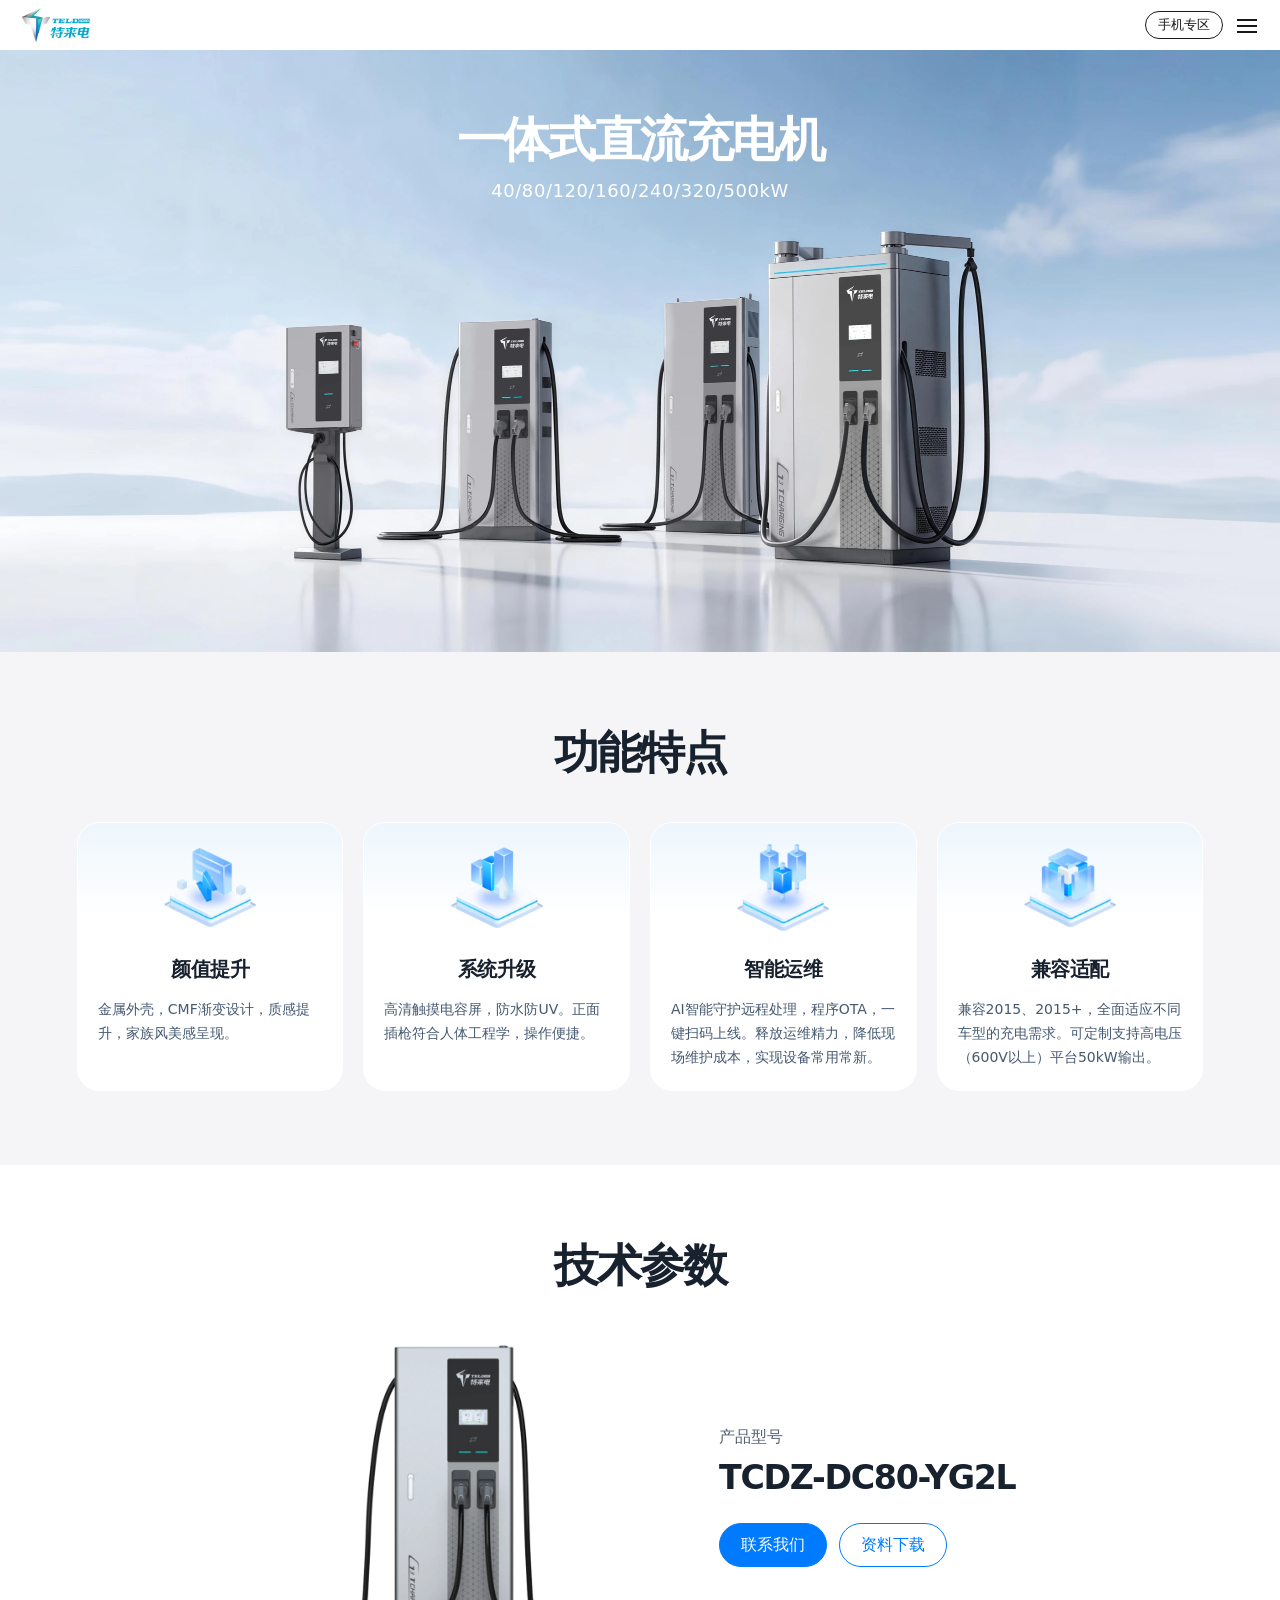
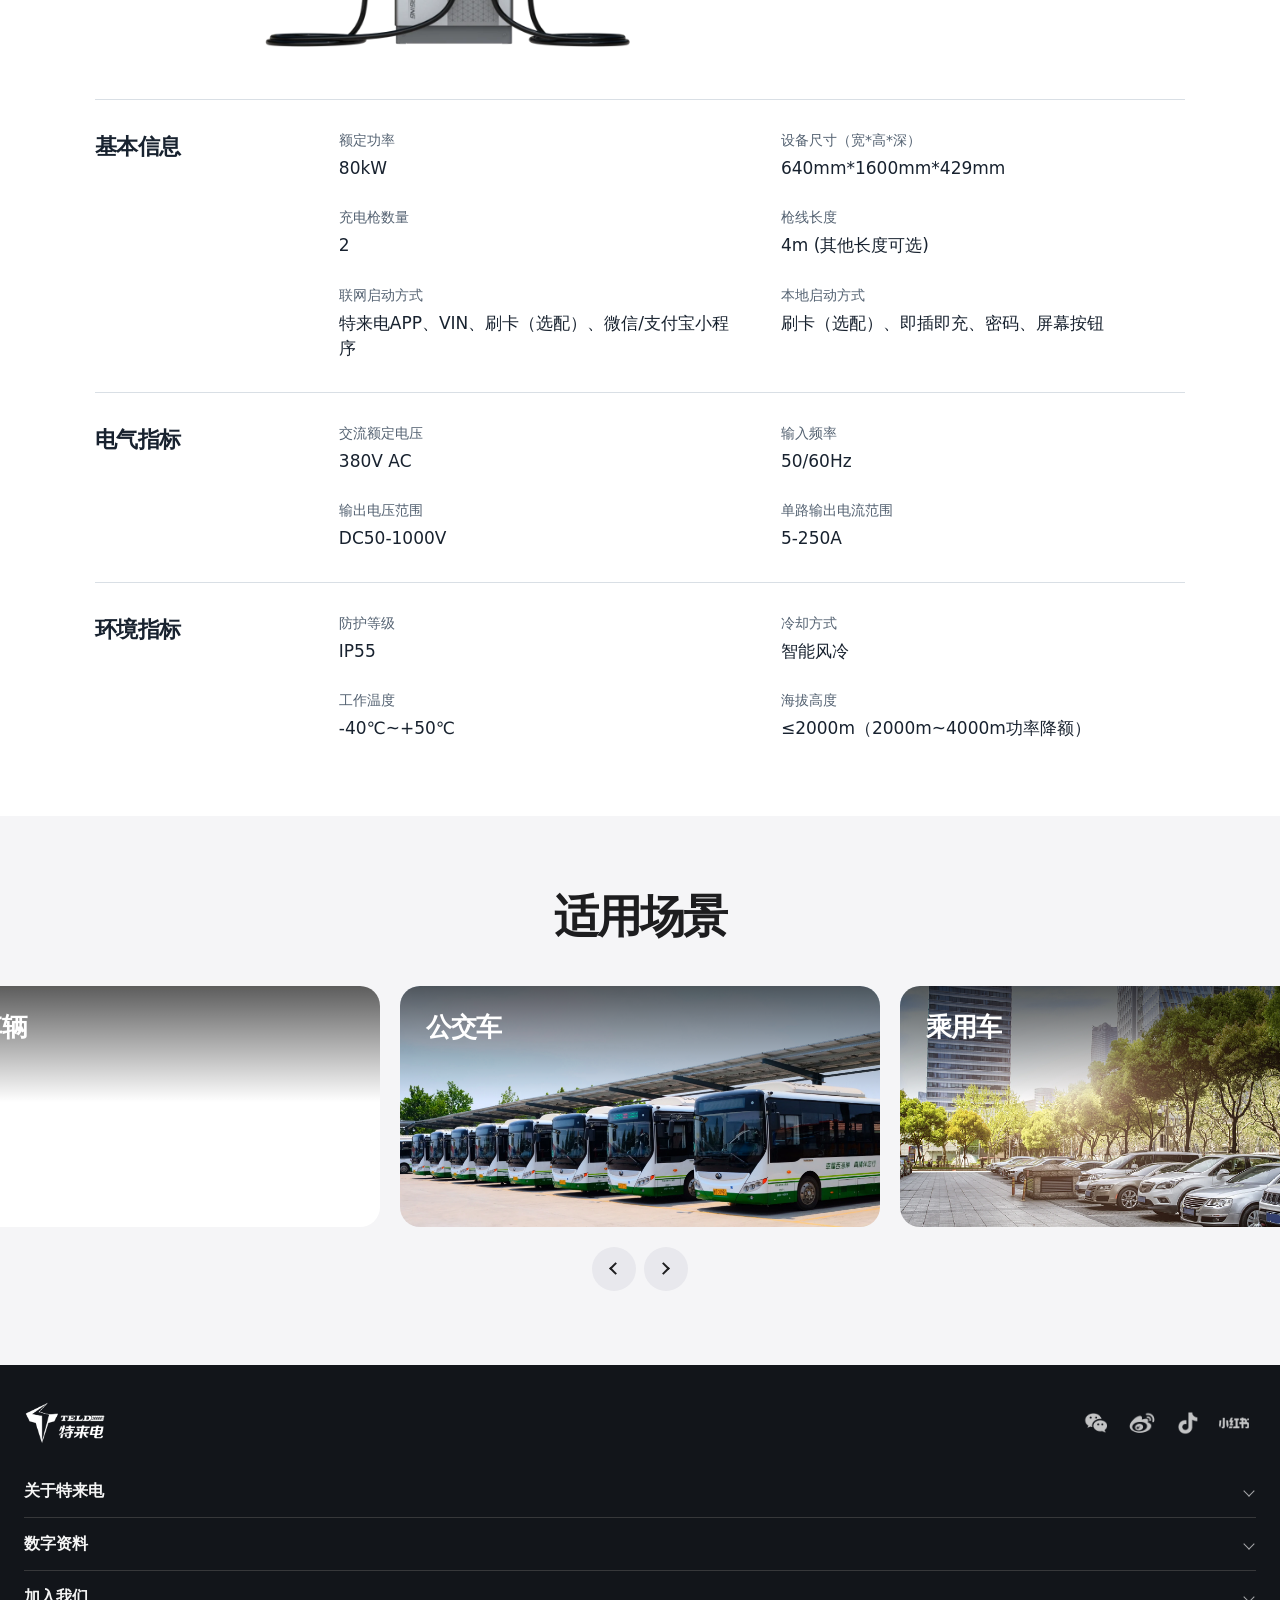
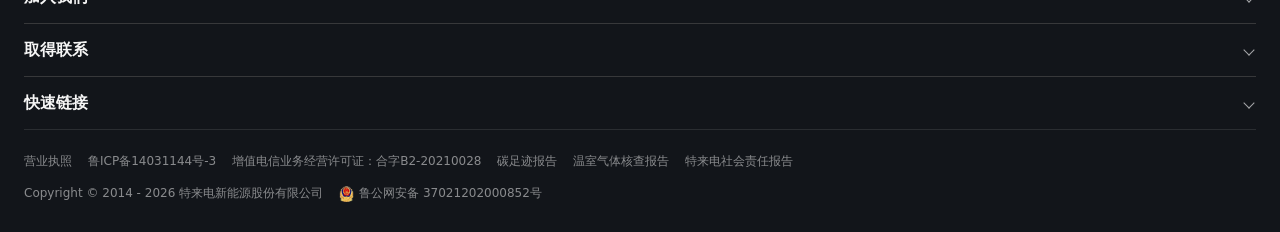
==== commit 37399028: "Group equipment cards by category and refine product navigation labels" ====
--- a/产品/充电网设备/一体式直流/G3-80kW/移动端/index.html
+++ b/产品/充电网设备/一体式直流/G3-80kW/移动端/index.html
@@ -62,7 +62,7 @@
     <div class="spec-model"><div class="model-label">产品型号</div><strong>TCDZ-DC80-YG2L</strong>
     <div class="spec-actions">
       <button class="primary" type="button" disabled>联系我们</button>
-      <button class="secondary" type="button" disabled>资料下载<svg width="15" height="15" viewBox="0 0 24 24" fill="none" stroke="currentColor" stroke-width="1.8" stroke-linecap="round" stroke-linejoin="round" aria-hidden="true"><path d="M12 3v12m-5-5 5 5 5-5M4 16v4h16v-4"/></svg></button>
+      <button class="secondary" type="button" disabled>资料下载</button>
     </div></div></div>
     <div class="spec-data"><section class="spec-group"><h3>基本信息</h3><dl><div><dt>额定功率</dt><dd>80kW</dd></div><div><dt>设备尺寸（宽*高*深）</dt><dd>640mm*1600mm*429mm</dd></div><div><dt>充电枪数量</dt><dd>2</dd></div><div><dt>枪线长度</dt><dd>4m (其他长度可选)</dd></div><div><dt>联网启动方式</dt><dd>特来电APP、VIN、刷卡（选配）、微信/支付宝小程序</dd></div><div><dt>本地启动方式</dt><dd>刷卡（选配）、即插即充、密码、屏幕按钮</dd></div></dl></section><section class="spec-group"><h3>电气指标</h3><dl><div><dt>交流额定电压</dt><dd>380V AC</dd></div><div><dt>输入频率</dt><dd>50/60Hz</dd></div><div><dt>输出电压范围</dt><dd>DC50-1000V</dd></div><div><dt>单路输出电流范围</dt><dd>5-250A</dd></div></dl></section><section class="spec-group"><h3>环境指标</h3><dl><div><dt>防护等级</dt><dd>IP55</dd></div><div><dt>冷却方式</dt><dd>智能风冷</dd></div><div><dt>工作温度</dt><dd>-40℃~+50℃</dd></div><div><dt>海拔高度</dt><dd>≤2000m（2000m~4000m功率降额）</dd></div></dl></section></div>
   </div></section>
--- a/产品/充电网设备/一体式直流/G3-80kW/移动端/assets/css/navigation.css
+++ b/产品/充电网设备/一体式直流/G3-80kW/移动端/assets/css/navigation.css
@@ -102,7 +102,7 @@
 #site-nav .tn-picture {height:clamp(112px,9.2vw,155px);padding:19px 14% 4px;display:flex;align-items:center;justify-content:center}
 #site-nav .tn-picture img {display:block;width:100%;height:100%;object-fit:contain;mix-blend-mode:multiply;transition:transform .32s cubic-bezier(.2,.65,.3,1)}
 #site-nav .tn-model:is(:hover,:focus-visible) img {transform:translateY(-2px) scale(1.055)}
-#site-nav .tn-caption strong {font-weight:550}
+#site-nav .tn-caption strong {font-weight:400}
 #site-nav .tn-caption small {font-size:13px;font-weight:400;line-height:1.5;color:#64686c;margin-top:3px}
 #site-nav .tn-caption {min-height:56px;display:grid;place-content:center;text-align:center;font-size:18px;line-height:1.35;font-weight:550;overflow-wrap:anywhere;padding:8px 12px 15px}
 #site-nav .tn-source-dot {position:absolute;top:12px;right:12px;width:8px;height:8px;border-radius:50%;background:#e53935}
@@ -325,3 +325,6 @@
 @media (prefers-reduced-motion:reduce) {
   #site-nav .tn-families::before {transition:none}
 }
+
+#site-nav .tn-equipment-group + .tn-equipment-group {margin-top:24px}
+#site-nav .tn-equipment-group h2 {margin:0 0 12px;font-size:18px;font-weight:600;line-height:1.4;text-align:left}
--- a/产品/充电网设备/一体式直流/G3-80kW/移动端/assets/css/page.css
+++ b/产品/充电网设备/一体式直流/G3-80kW/移动端/assets/css/page.css
@@ -11,7 +11,7 @@
 .g3-detail h1 { font-size:clamp(34px,3.75vw,72px);font-weight:650;letter-spacing:-.045em;line-height:1.18 }
 .hero-copy p { margin-top:.55em;font-size:clamp(16px,1.4vw,26px);font-weight:500;letter-spacing:.035em }
 .g3-section { padding:clamp(56px,5.8vw,100px) 0 }
-.g3-detail h2 { font-size:clamp(34px,3.5vw,54px);font-weight:650;letter-spacing:-.045em;line-height:1.2;text-align:center }
+.g3-detail h2 { font-size:clamp(34px,3.5vw,48px);font-weight:650;letter-spacing:-.045em;line-height:1.2;text-align:center }
 .g3-features, .g3-apps { background:#f5f5f7 }
 .g3-cards { margin-top:clamp(26px,3.3vw,54px);display:grid;grid-template-columns:repeat(4,minmax(0,1fr));gap:20px }
 .g3-cards article {
@@ -57,7 +57,7 @@
   background:linear-gradient(to bottom,rgba(0,0,0,.64),transparent);
   color:white;font-size:clamp(20px,2vw,34px);line-height:1.25;font-weight:600;letter-spacing:-.025em;
 }
-.scene-controls { display:flex;justify-content:flex-end;gap:8px;margin-top:20px }
+.scene-controls { display:flex;justify-content:center;gap:8px;margin-top:20px }
 .scene-controls button {
   display:grid;place-content:center;width:44px;height:44px;border-radius:50%;background:#e8e8ed;
 }
